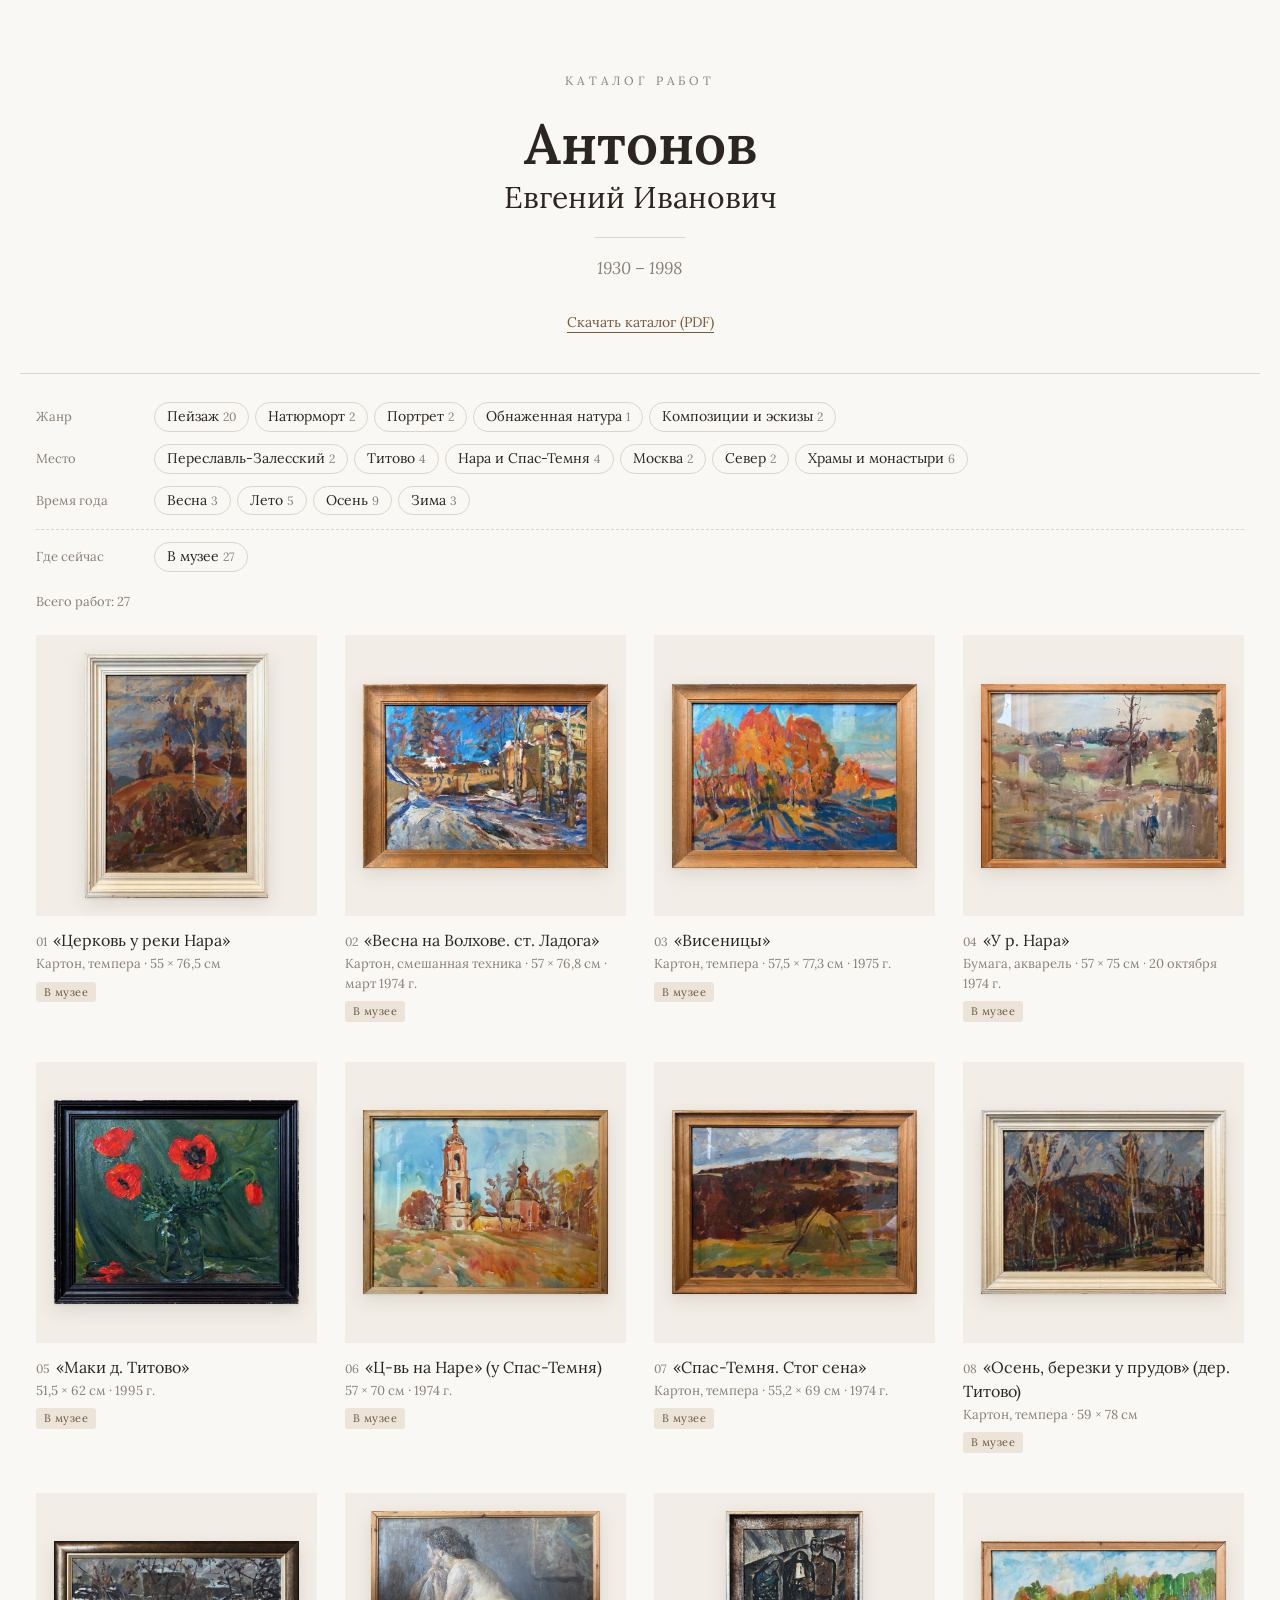
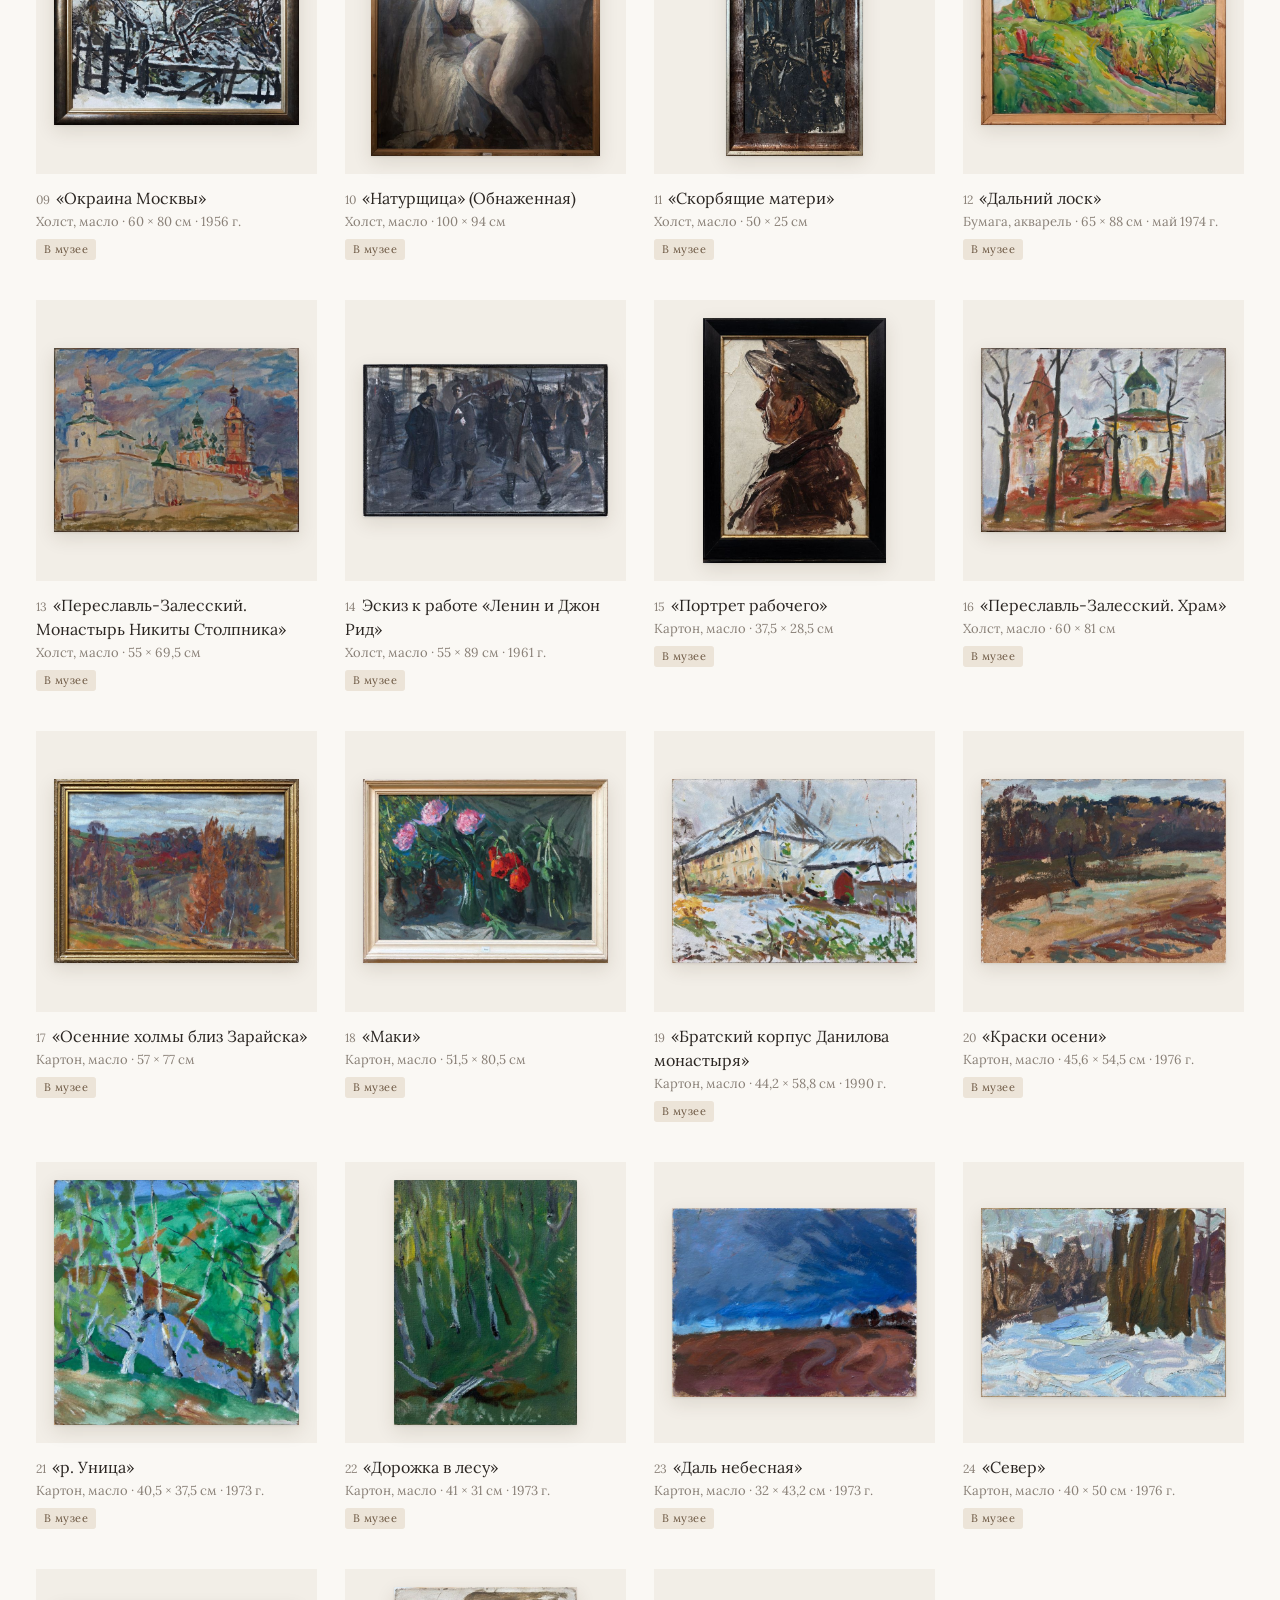
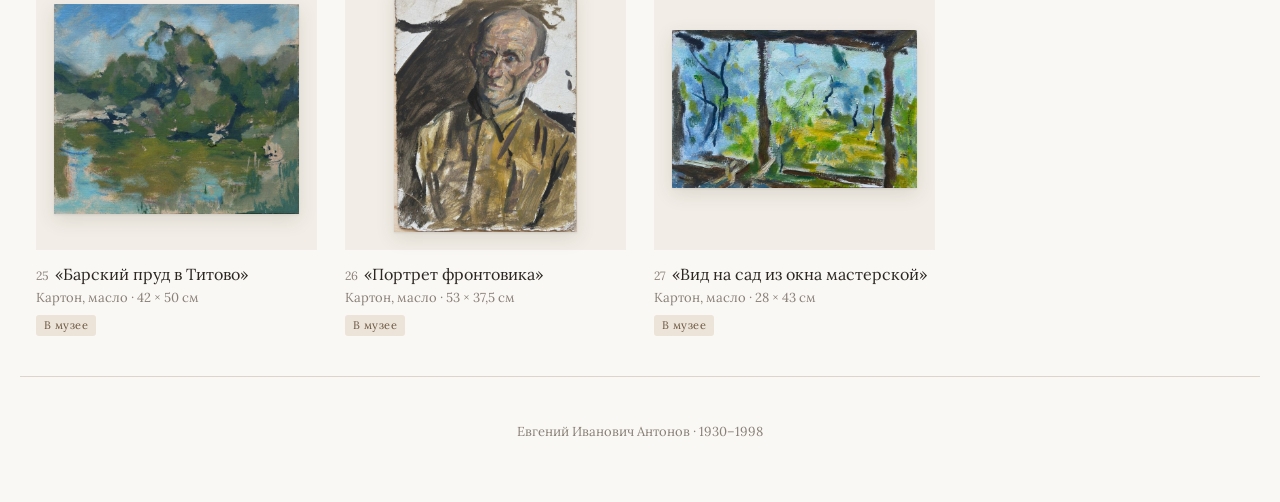
==== index.html @ de825f95 "Онлайн-каталог работ Е. И. Антонова: 27 работ, фильтры, PDF Co-Authored-By: Claude Opus 5.5 <noreply" ====
<!doctype html>
<html lang="ru">
<head>
<meta charset="utf-8">
<meta name="viewport" content="width=device-width, initial-scale=1">
<title>Евгений Иванович Антонов (1930–1998). Каталог работ</title>
<meta name="description" content="Онлайн-каталог работ художника Евгения Ивановича Антонова (1930–1998): пейзажи, натюрморты, портреты.">
<meta property="og:title" content="Евгений Иванович Антонов (1930–1998)">
<meta property="og:description" content="Онлайн-каталог работ художника">
<meta property="og:image" content="img/full/09.jpg">
<link rel="preconnect" href="https://fonts.googleapis.com">
<link rel="preconnect" href="https://fonts.gstatic.com" crossorigin>
<link href="https://fonts.googleapis.com/css2?family=Lora:ital,wght@0,400;0,500;0,600;1,400&display=swap" rel="stylesheet">
<link rel="stylesheet" href="style.css">
</head>
<body>

<header class="masthead">
  <p class="eyebrow">Каталог работ</p>
  <h1><span class="surname">Антонов</span><span class="given">Евгений Иванович</span></h1>
  <p class="years">1930 – 1998</p>
  <nav class="links">
    <a href="catalog/antonov-katalog.pdf" download>Скачать каталог (PDF)</a>
  </nav>
</header>

<section class="filters" aria-label="Фильтры">
  <div id="filter-groups"></div>
  <div class="filter-foot">
    <span id="count" aria-live="polite"></span>
    <button id="reset" type="button" hidden>Сбросить фильтры</button>
  </div>
</section>

<main>
  <ul id="grid" class="grid"></ul>
  <p id="empty" class="empty" hidden>Под эти фильтры работ нет. <button type="button" class="linklike" id="reset2">Сбросить</button></p>
</main>

<footer class="foot">
  <p>Евгений Иванович Антонов · 1930–1998</p>
</footer>

<div id="viewer" class="viewer" hidden role="dialog" aria-modal="true" aria-labelledby="v-title">
  <button class="v-close" type="button" aria-label="Закрыть">×</button>
  <button class="v-nav v-prev" type="button" aria-label="Предыдущая работа">‹</button>
  <button class="v-nav v-next" type="button" aria-label="Следующая работа">›</button>
  <figure class="v-fig">
    <div class="v-img-wrap"><img id="v-img" alt=""></div>
    <figcaption>
      <span class="v-num" id="v-num"></span>
      <h2 id="v-title"></h2>
      <p class="v-meta" id="v-meta"></p>
      <p class="v-status" id="v-status"></p>
    </figcaption>
  </figure>
</div>

<script src="data/works.js"></script>
<script src="app.js"></script>
</body>
</html>
---- style.css ----
:root {
  --paper: #faf8f4;
  --paper-2: #f2eee7;
  --ink: #2b2622;
  --mute: #8a8178;
  --rule: #ddd5ca;
  --accent: #7a5a3a;
  --serif: "Lora", Georgia, "Times New Roman", serif;
}
* { box-sizing: border-box; }
html { -webkit-text-size-adjust: 100%; }
body {
  margin: 0; background: var(--paper); color: var(--ink);
  font-family: var(--serif); font-size: 16px; line-height: 1.5;
}
button { font: inherit; color: inherit; cursor: pointer; }
a { color: inherit; }

/* Masthead */
.masthead { text-align: center; padding: 72px 16px 40px; }
.eyebrow { margin: 0 0 22px; color: var(--mute); font-size: 12px; letter-spacing: .32em; text-transform: uppercase; }
.masthead h1 { margin: 0; font-weight: 400; line-height: 1.15; }
.surname { display: block; font-weight: 600; font-size: clamp(36px, 7vw, 56px); }
.given { display: block; font-size: clamp(22px, 4vw, 30px); margin-top: 4px; }
.years { margin: 22px auto 0; padding-top: 18px; width: 90px; border-top: 1px solid var(--rule); color: var(--mute); font-style: italic; font-size: 17px; }
.links { margin-top: 28px; }
.links a { font-size: 14px; color: var(--accent); text-decoration: none; border-bottom: 1px solid currentColor; padding-bottom: 1px; }

/* Filters */
.filters { max-width: 1240px; margin: 0 auto; padding: 22px 16px 6px; border-top: 1px solid var(--rule); }
.fgroup { display: flex; gap: 14px; align-items: baseline; padding: 6px 0; }
.fgroup-label { flex: 0 0 104px; color: var(--mute); font-size: 13px; }
.chips { display: flex; flex-wrap: wrap; gap: 6px; }
.fgroup.status { margin-top: 8px; padding-top: 12px; border-top: 1px dashed var(--rule); }
.chip {
  border: 1px solid var(--rule); background: transparent; border-radius: 999px;
  padding: 4px 12px; font-size: 14px; line-height: 1.4; transition: background .15s, border-color .15s;
}
.chip:hover { border-color: var(--mute); }
.chip[aria-pressed="true"] { background: var(--ink); border-color: var(--ink); color: var(--paper); }
.chip .c { color: var(--mute); font-size: 12px; margin-left: 4px; }
.chip[aria-pressed="true"] .c { color: #c9c0b4; }
.filter-foot { display: flex; gap: 16px; align-items: center; padding: 14px 0 0; font-size: 13px; color: var(--mute); }
#reset, .linklike { background: none; border: 0; padding: 0; color: var(--accent); text-decoration: underline; text-underline-offset: 3px; font-size: 13px; }

/* Grid */
main { max-width: 1240px; margin: 0 auto; padding: 18px 16px 40px; }
.grid { list-style: none; margin: 0; padding: 0; display: grid; grid-template-columns: repeat(auto-fill, minmax(260px, 1fr)); gap: 40px 28px; }
.card button { display: block; width: 100%; background: none; border: 0; padding: 0; text-align: left; }
.card .frame { aspect-ratio: 1 / 1; background: var(--paper-2); display: flex; align-items: center; justify-content: center; padding: 18px; transition: background .2s; }
.card button:hover .frame, .card button:focus-visible .frame { background: #ebe5db; }
.card img { max-width: 100%; max-height: 100%; width: auto; height: auto; display: block; box-shadow: 0 1px 2px rgba(0,0,0,.08), 0 6px 18px rgba(60,40,20,.12); }
.card .cap { padding-top: 12px; }
.card .num { color: var(--mute); font-size: 12px; margin-right: 6px; }
.card .t { font-size: 16px; }
.card .m { color: var(--mute); font-size: 13px; margin-top: 2px; }
.badge { display: inline-block; margin-top: 8px; font-size: 11px; letter-spacing: .04em; padding: 2px 8px; border-radius: 3px; background: #ece4d8; color: #6b5641; }
.badge.family { background: #e3e9df; color: #4c5f45; }
.badge.private { background: #e6e3ec; color: #575069; }
.empty { text-align: center; color: var(--mute); padding: 40px 0; }

.foot { text-align: center; color: var(--mute); font-size: 13px; padding: 32px 16px 48px; border-top: 1px solid var(--rule); max-width: 1240px; margin: 0 auto; }

/* Viewer */
.viewer { position: fixed; inset: 0; z-index: 10; background: var(--paper); display: flex; align-items: center; justify-content: center; }
.viewer[hidden] { display: none; }
.v-fig { margin: 0; width: 100%; height: 100%; display: flex; flex-direction: column; padding: 56px 72px 24px; }
.v-img-wrap { flex: 1; min-height: 0; display: flex; align-items: center; justify-content: center; }
.v-img-wrap img { max-width: 100%; max-height: 100%; object-fit: contain; box-shadow: 0 2px 4px rgba(0,0,0,.08), 0 12px 40px rgba(60,40,20,.16); }
.v-fig figcaption { text-align: center; padding-top: 20px; }
.v-num { color: var(--mute); font-size: 13px; }
.v-fig h2 { margin: 2px 0 0; font-weight: 500; font-size: 22px; }
.v-meta { margin: 4px 0 0; color: var(--mute); font-size: 15px; }
.v-status { margin: 8px 0 0; }
.v-close { position: absolute; top: 10px; right: 14px; background: none; border: 0; font-size: 36px; line-height: 1; padding: 6px 10px; color: var(--mute); }
.v-nav { position: absolute; top: 50%; transform: translateY(-50%); background: none; border: 0; font-size: 54px; line-height: 1; color: var(--mute); padding: 10px 18px; }
.v-close:hover, .v-nav:hover { color: var(--ink); }
.v-prev { left: 4px; } .v-next { right: 4px; }

@media (max-width: 640px) {
  .masthead { padding: 48px 16px 28px; }
  .fgroup { flex-direction: column; gap: 6px; }
  .fgroup-label { flex: none; }
  .grid { grid-template-columns: repeat(2, minmax(0, 1fr)); gap: 28px 14px; }
  .card .frame { padding: 10px; }
  .card .t { font-size: 14px; line-height: 1.35; }
  .card .m { font-size: 12px; }
  .v-fig { padding: 52px 12px 18px; }
  .v-nav { top: auto; bottom: 10px; transform: none; font-size: 40px; }
  .v-fig h2 { font-size: 18px; }
  .v-fig figcaption { padding: 16px 48px 0; }
}
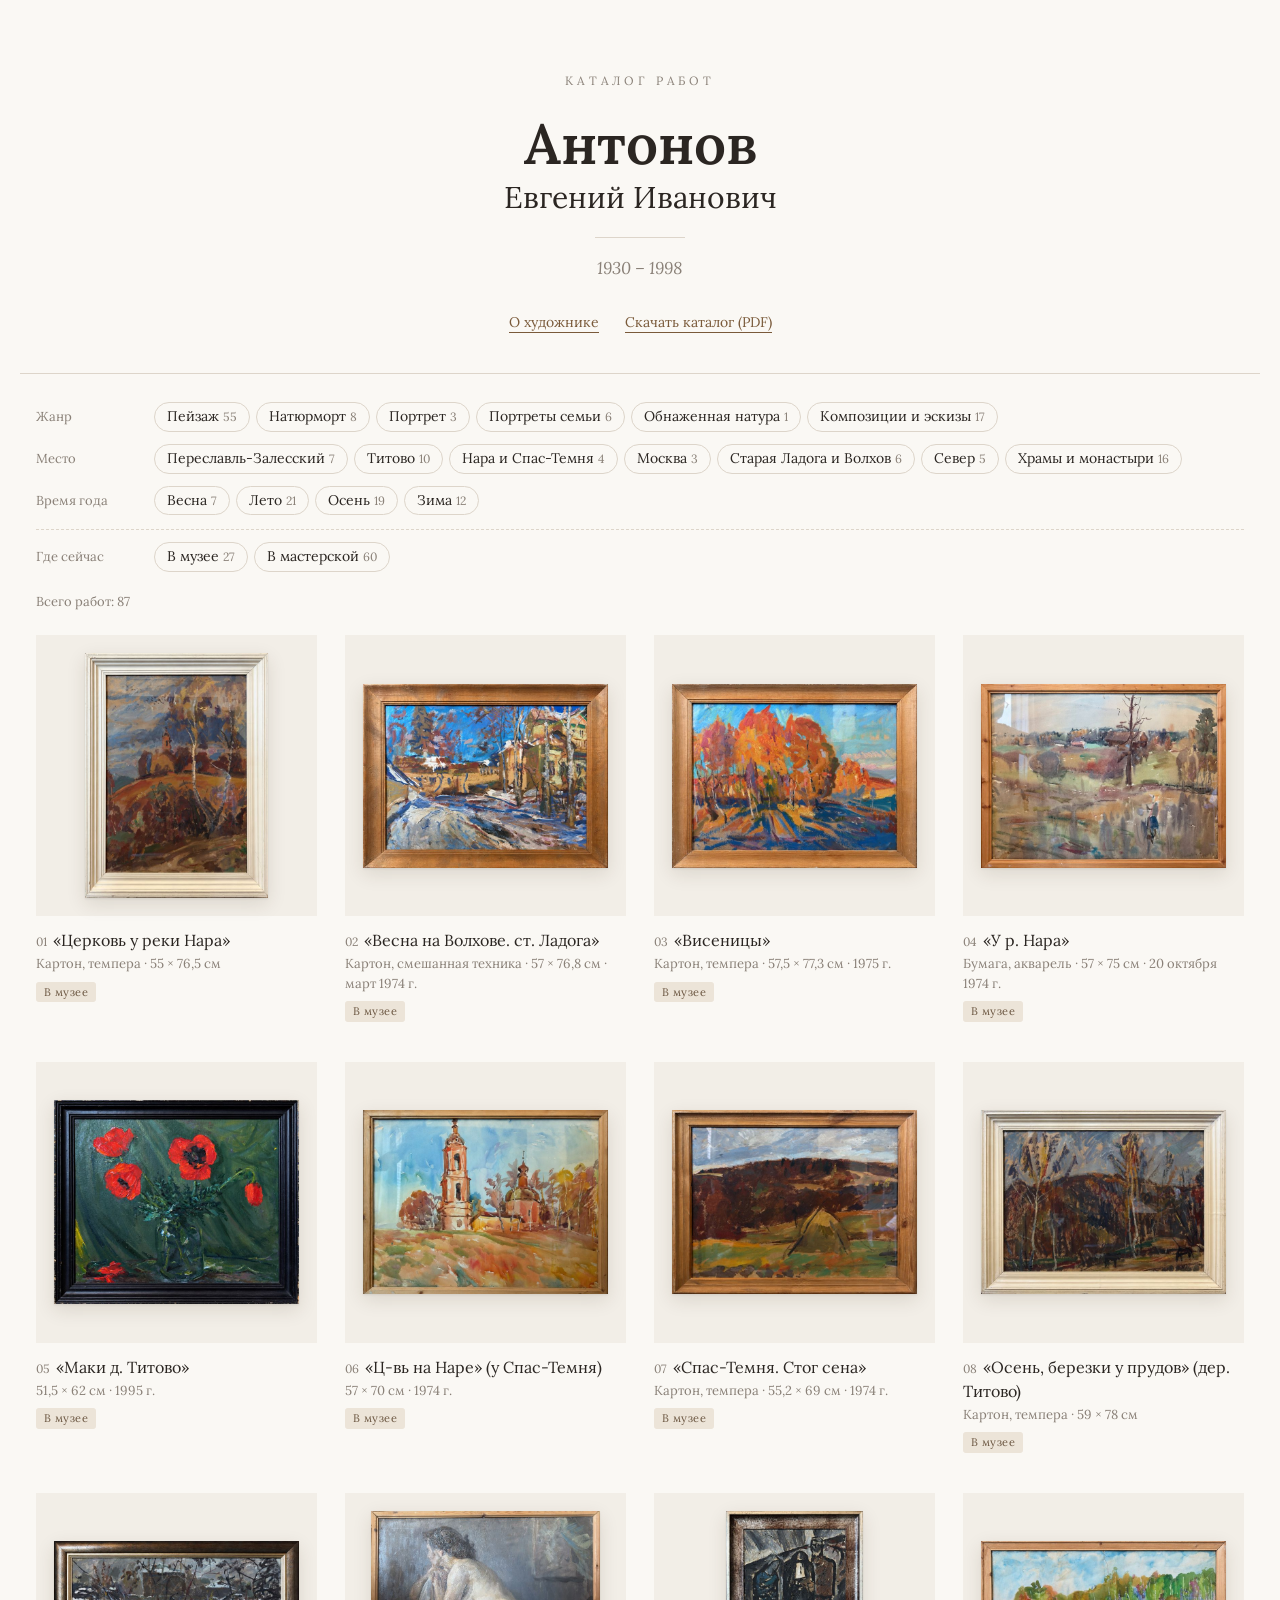
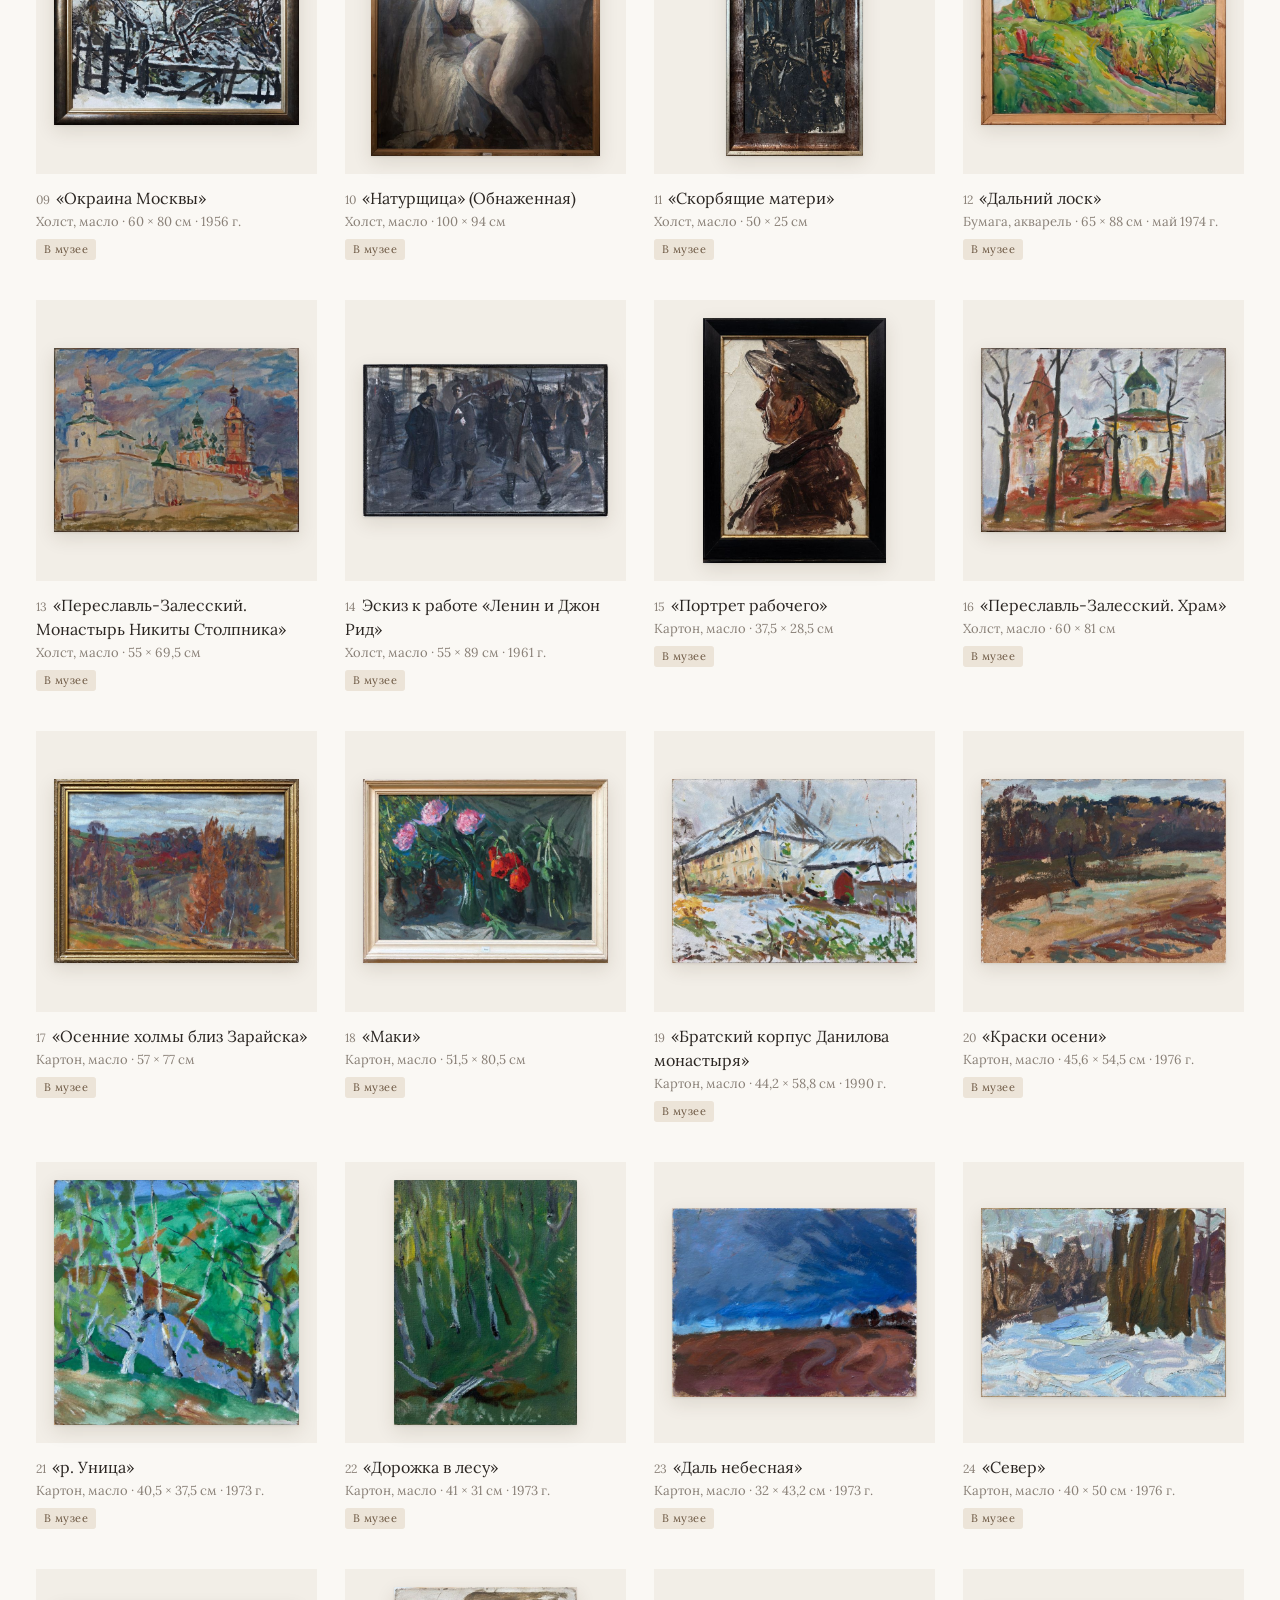
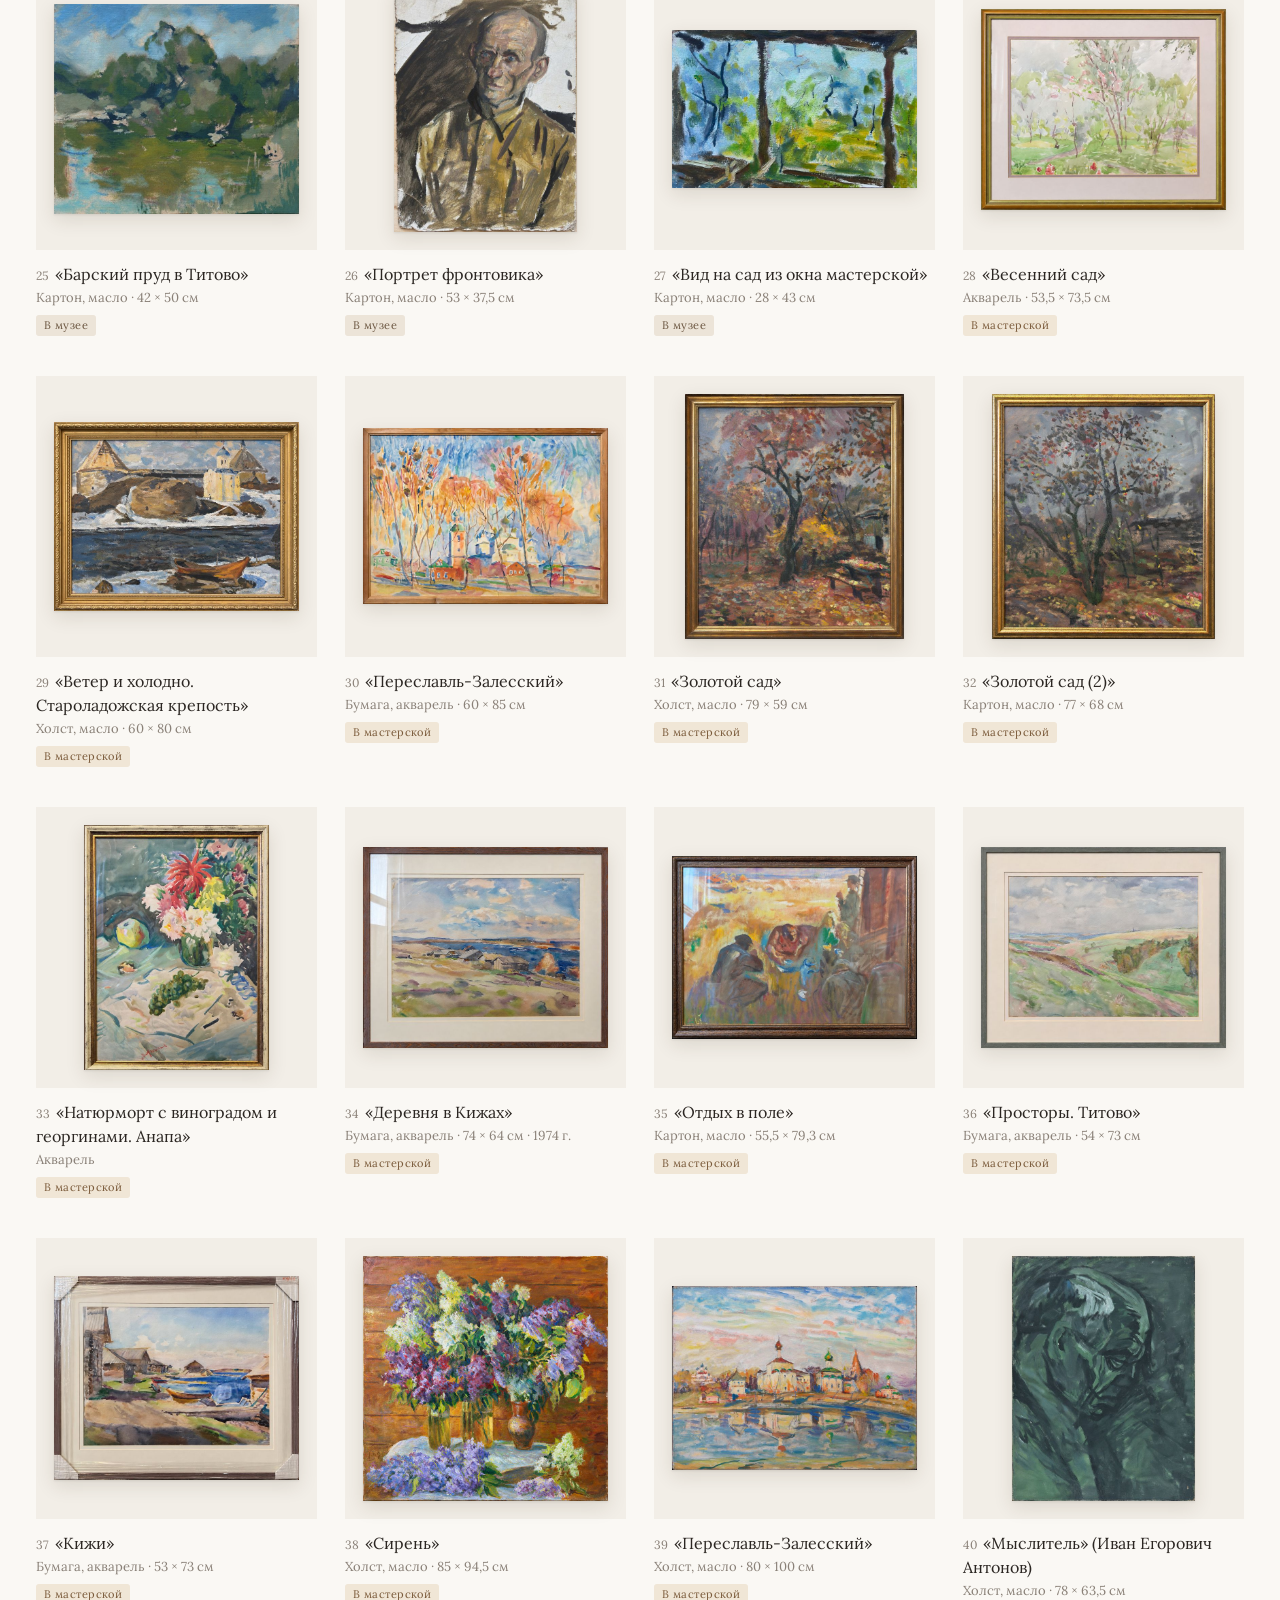
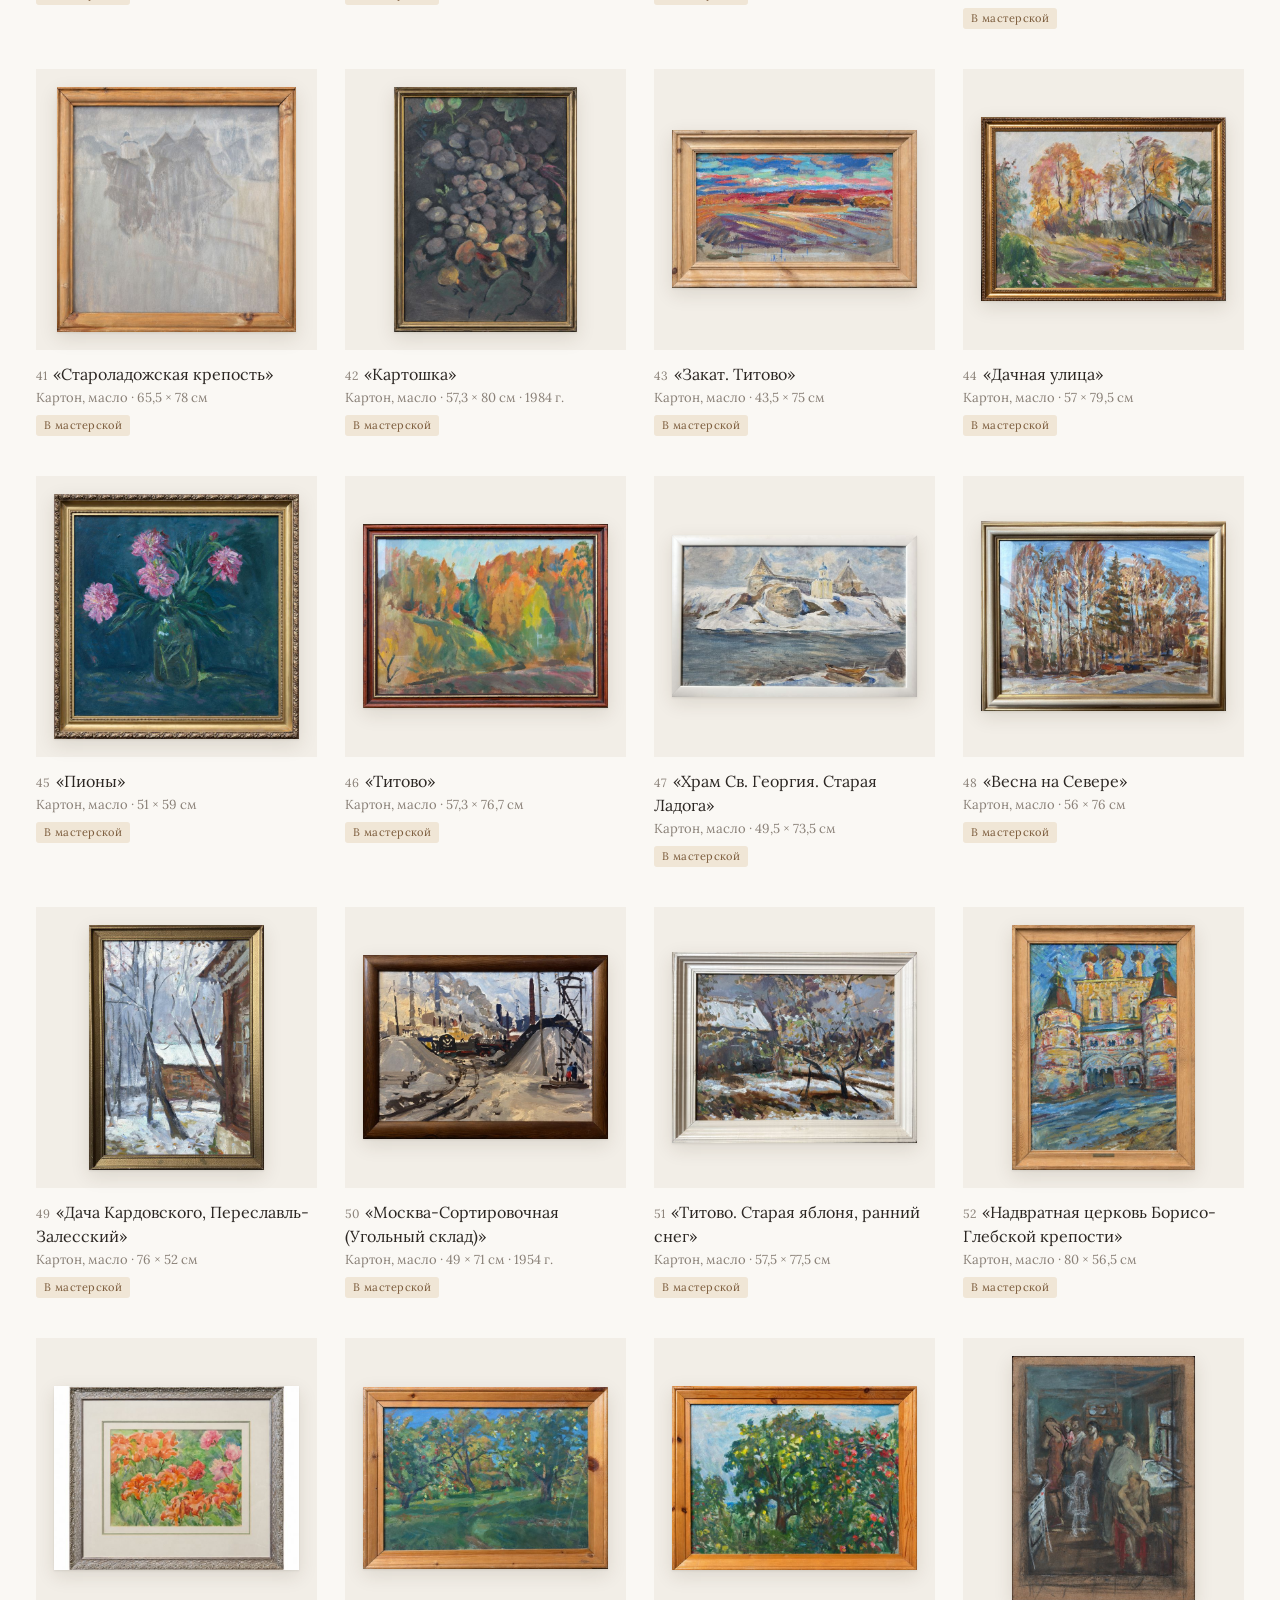
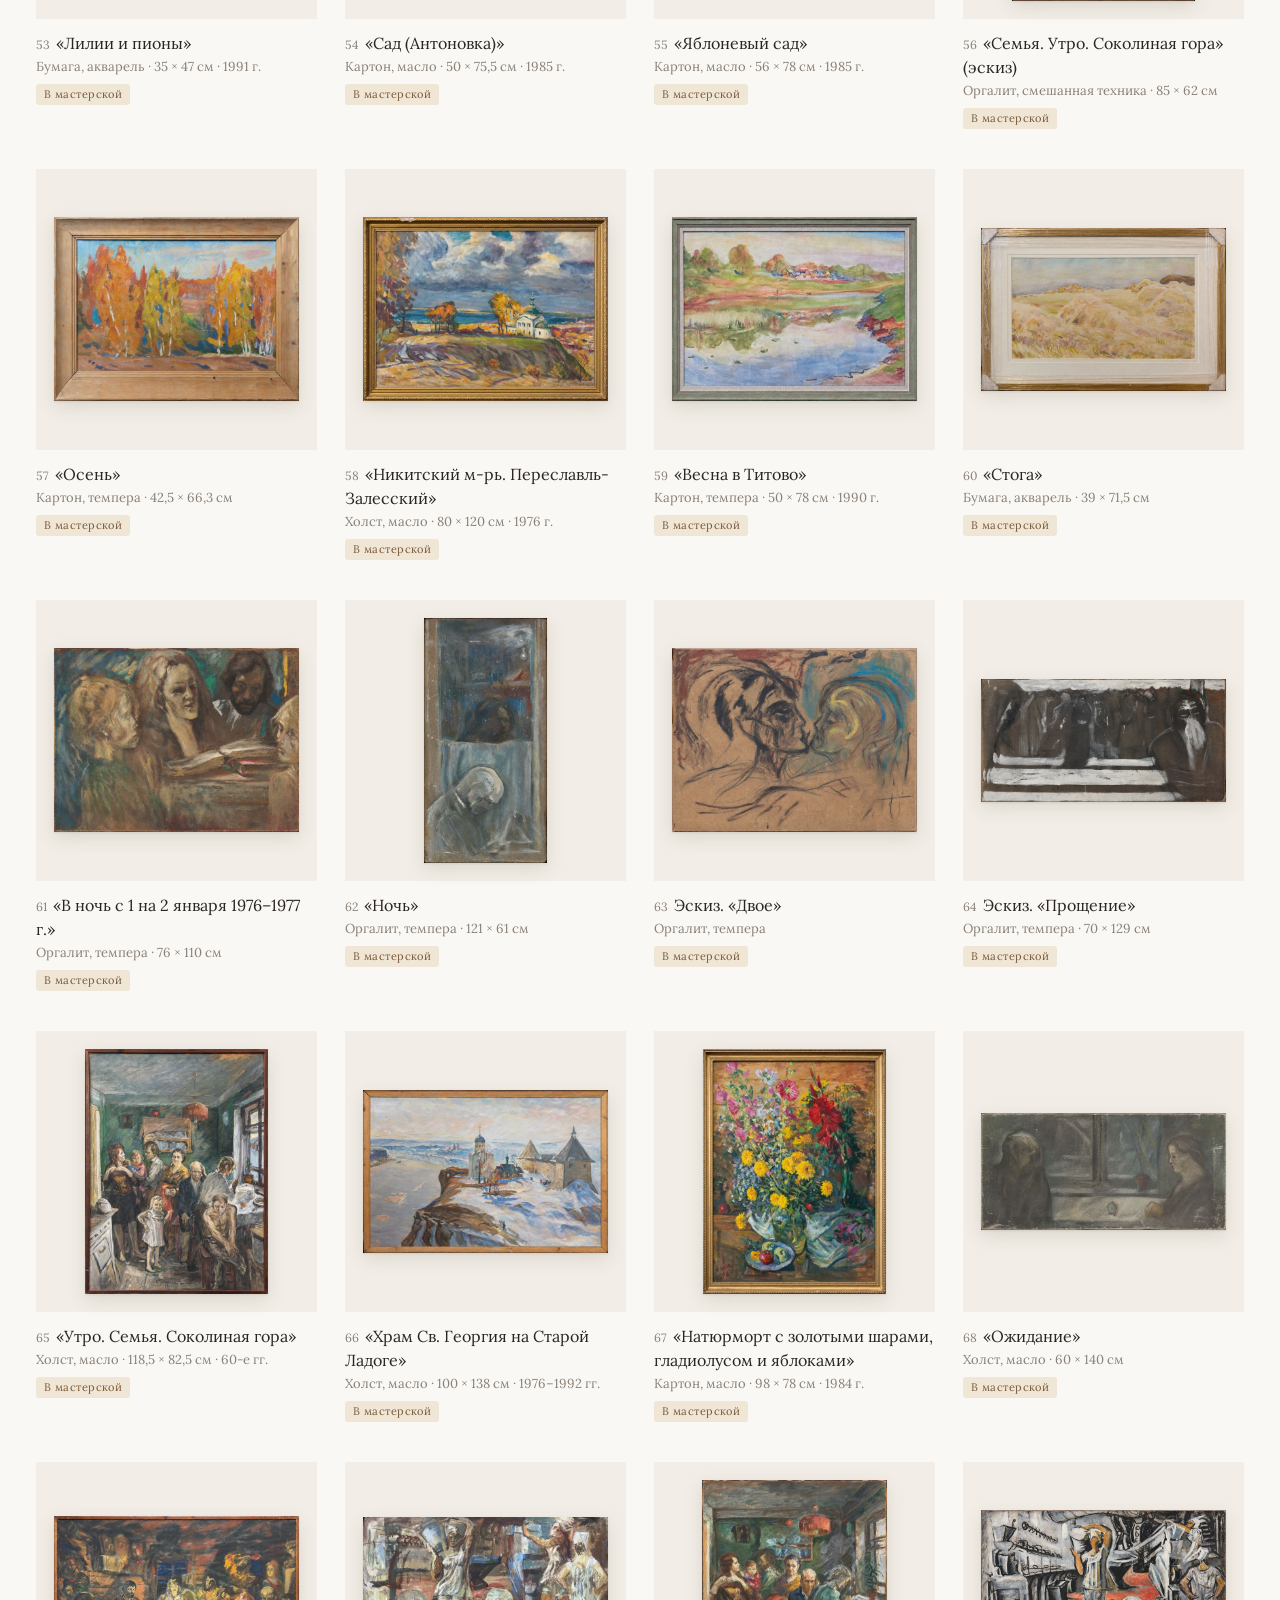
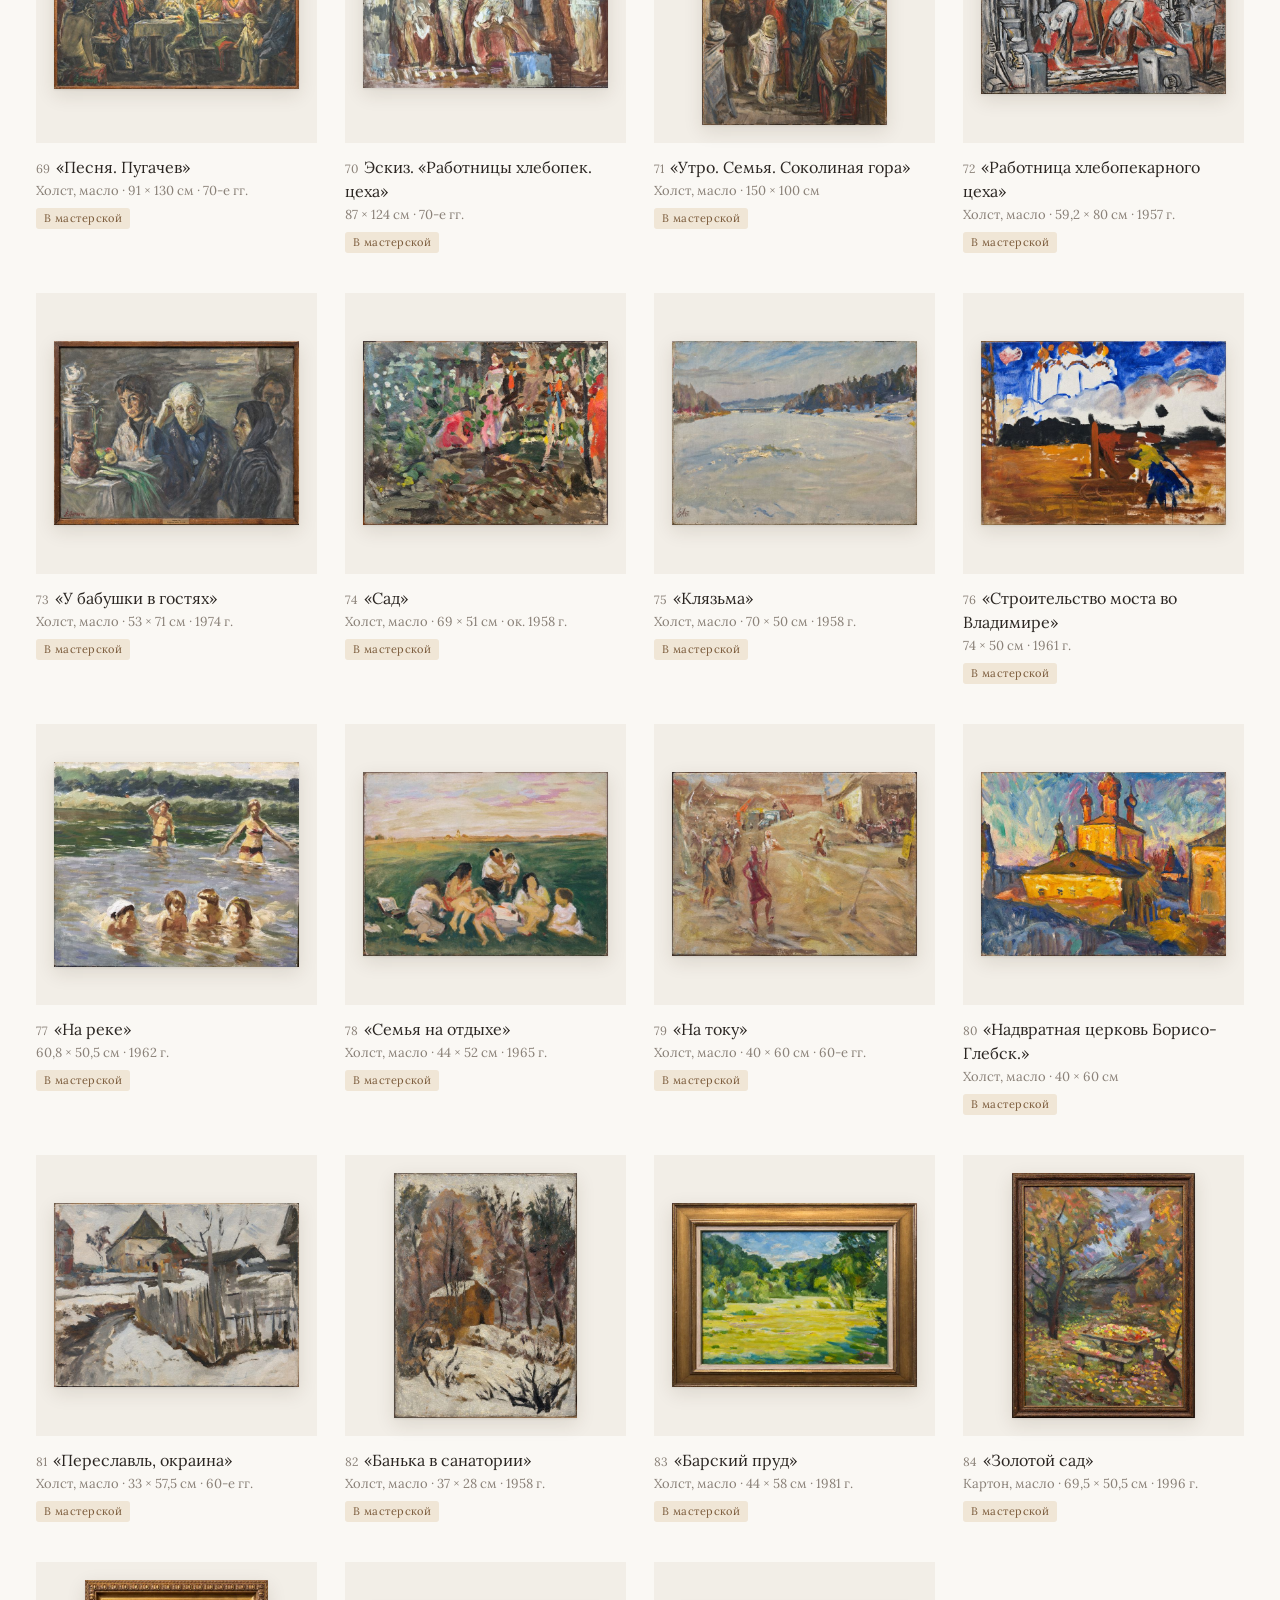
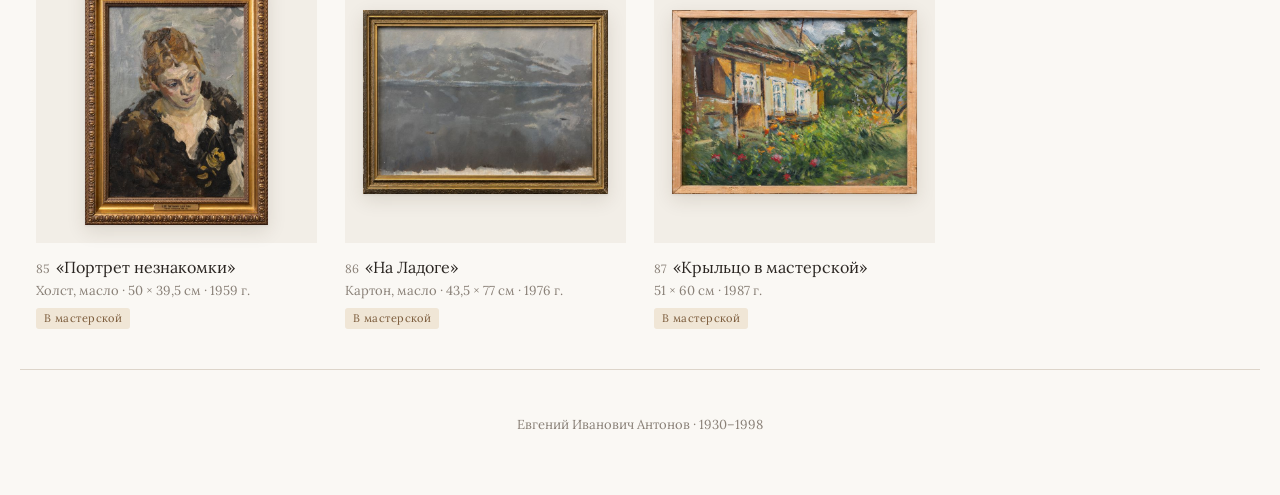
==== commit 1014fc7f: "Страница «О художнике» Co-Authored-By: Claude Opus 5.5 <noreply@anthropic.com> Claude-Session: https" ====
--- a/index.html
+++ b/index.html
@@ -20,6 +20,7 @@
   <h1><span class="surname">Антонов</span><span class="given">Евгений Иванович</span></h1>
   <p class="years">1930 – 1998</p>
   <nav class="links">
+    <a href="about.html">О художнике</a>
     <a href="catalog/antonov-katalog.pdf" download>Скачать каталог (PDF)</a>
   </nav>
 </header>
--- a/style.css
+++ b/style.css
@@ -57,6 +57,7 @@
 .badge { display: inline-block; margin-top: 8px; font-size: 11px; letter-spacing: .04em; padding: 2px 8px; border-radius: 3px; background: #ece4d8; color: #6b5641; }
 .badge.family { background: #e3e9df; color: #4c5f45; }
 .badge.private { background: #e6e3ec; color: #575069; }
+.badge.studio { background: #f0e6d6; color: #7a5a3a; }
 .empty { text-align: center; color: var(--mute); padding: 40px 0; }
 
 .foot { text-align: center; color: var(--mute); font-size: 13px; padding: 32px 16px 48px; border-top: 1px solid var(--rule); max-width: 1240px; margin: 0 auto; }
@@ -90,3 +91,19 @@
   .v-fig h2 { font-size: 18px; }
   .v-fig figcaption { padding: 16px 48px 0; }
 }
+
+/* About page */
+.masthead.small { padding: 48px 16px 28px; }
+.masthead.small .eyebrow a { color: inherit; text-decoration: none; }
+.links a + a { margin-left: 22px; }
+.bio { max-width: 680px; margin: 0 auto; padding: 28px 16px 56px; border-top: 1px solid var(--rule); }
+.bio h2 { font-weight: 500; font-size: 26px; margin: 8px 0 24px; text-align: center; }
+.bio p { font-size: 17.5px; line-height: 1.75; margin: 0 0 1.1em; text-indent: 1.4em; hyphens: auto; -webkit-hyphens: auto; }
+.bio p.back { text-indent: 0; text-align: center; margin-top: 40px; font-size: 15px; }
+.bio a { color: var(--accent); }
+.bio blockquote { margin: 28px 0 32px; padding: 0; text-align: center; font-style: italic; font-size: 24px; line-height: 1.45; color: var(--accent); }
+.bio h3 { font-weight: 500; font-size: 18px; margin: 40px 0 14px; padding-top: 24px; border-top: 1px solid var(--rule); }
+.exh { list-style: none; padding: 0; margin: 0; font-size: 15.5px; }
+.exh li { padding: 5px 0; display: flex; gap: 18px; }
+.exh span { color: var(--mute); flex: 0 0 40px; }
+@media (max-width: 640px) { .bio p { font-size: 16.5px; } .bio blockquote { font-size: 20px; } }
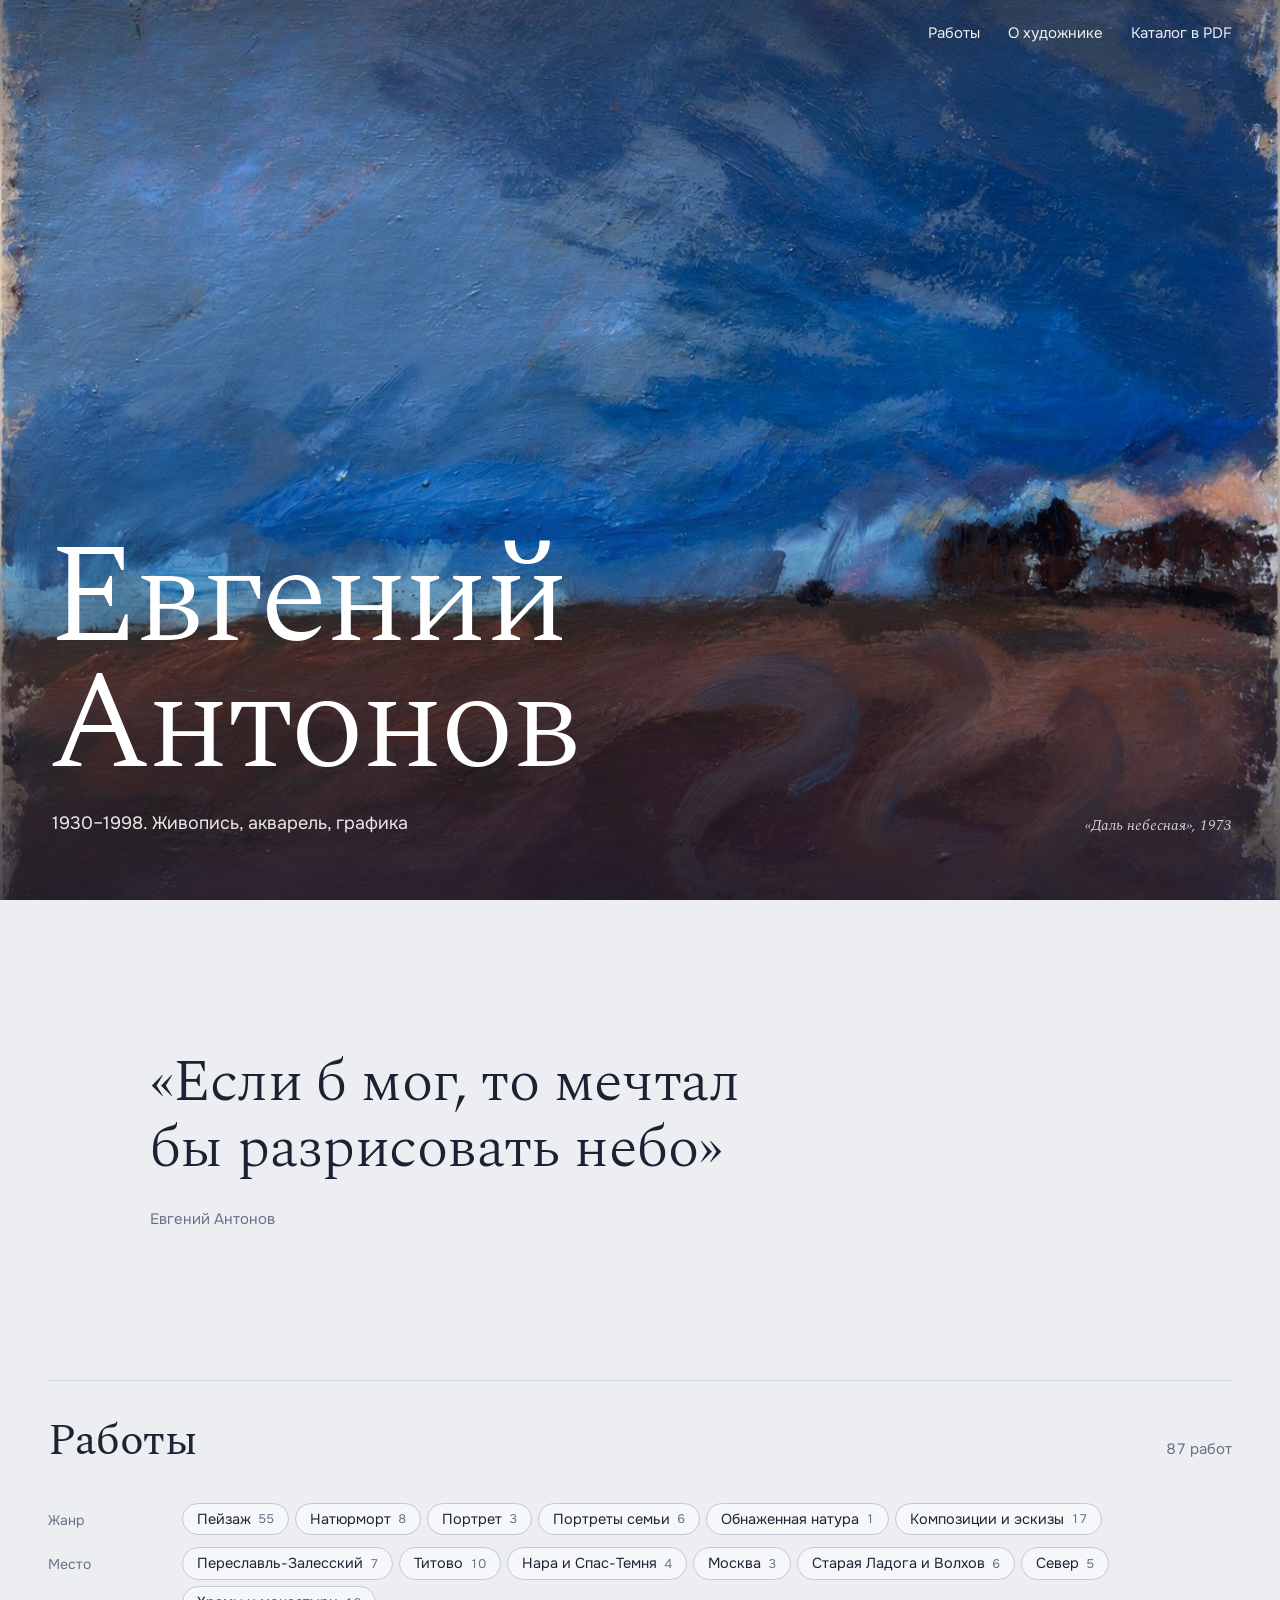
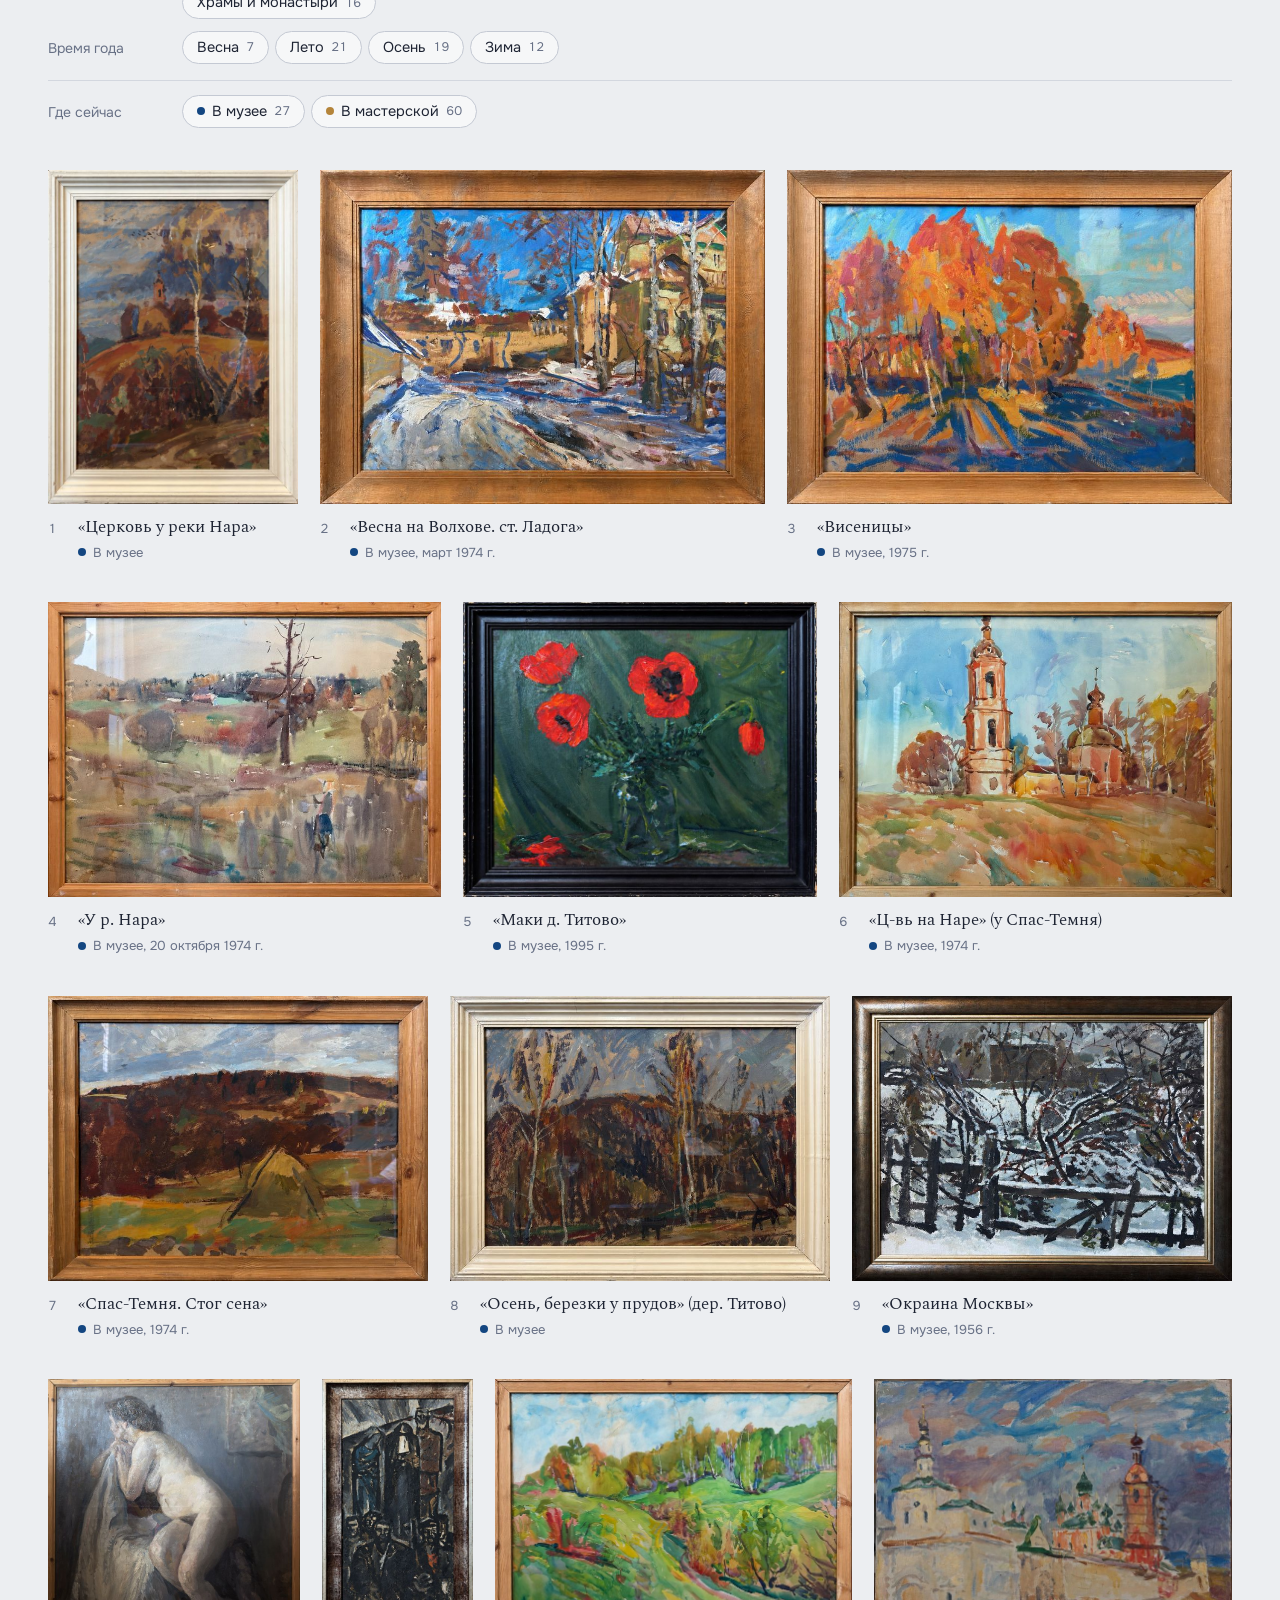
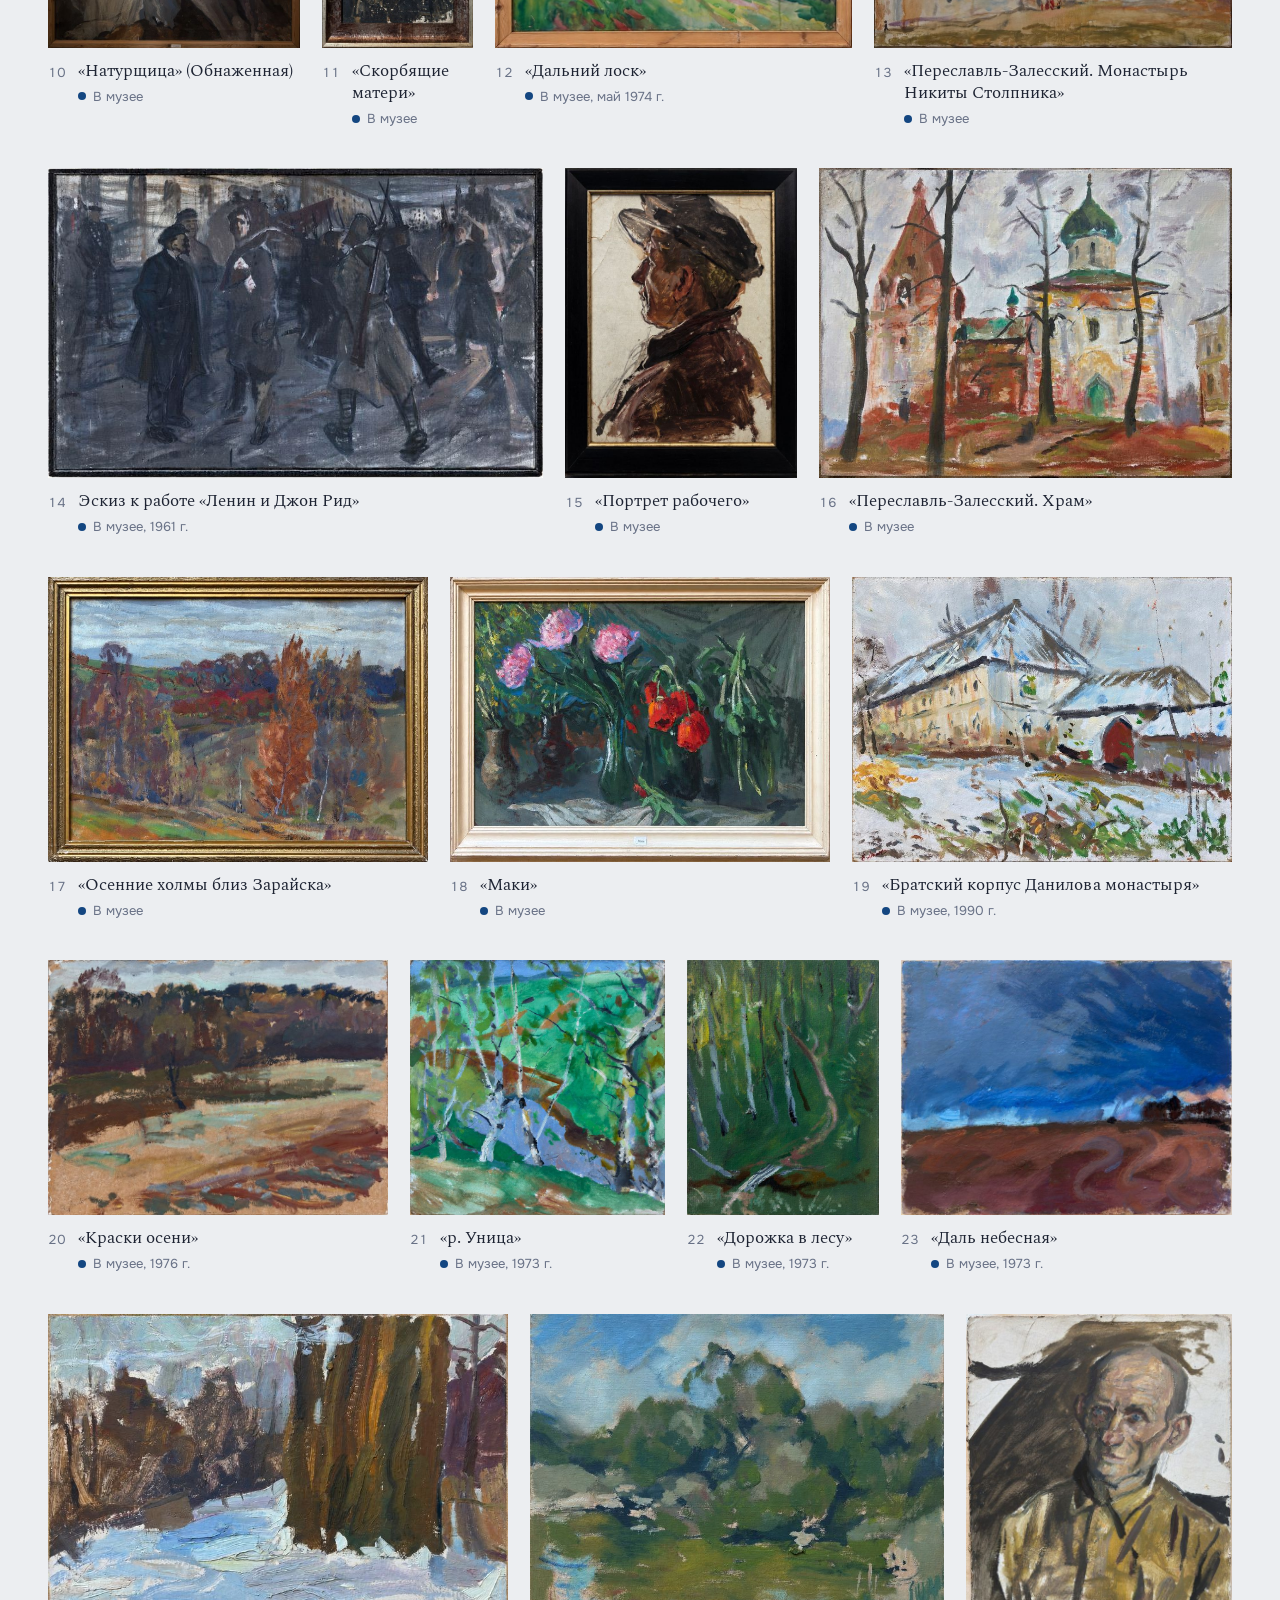
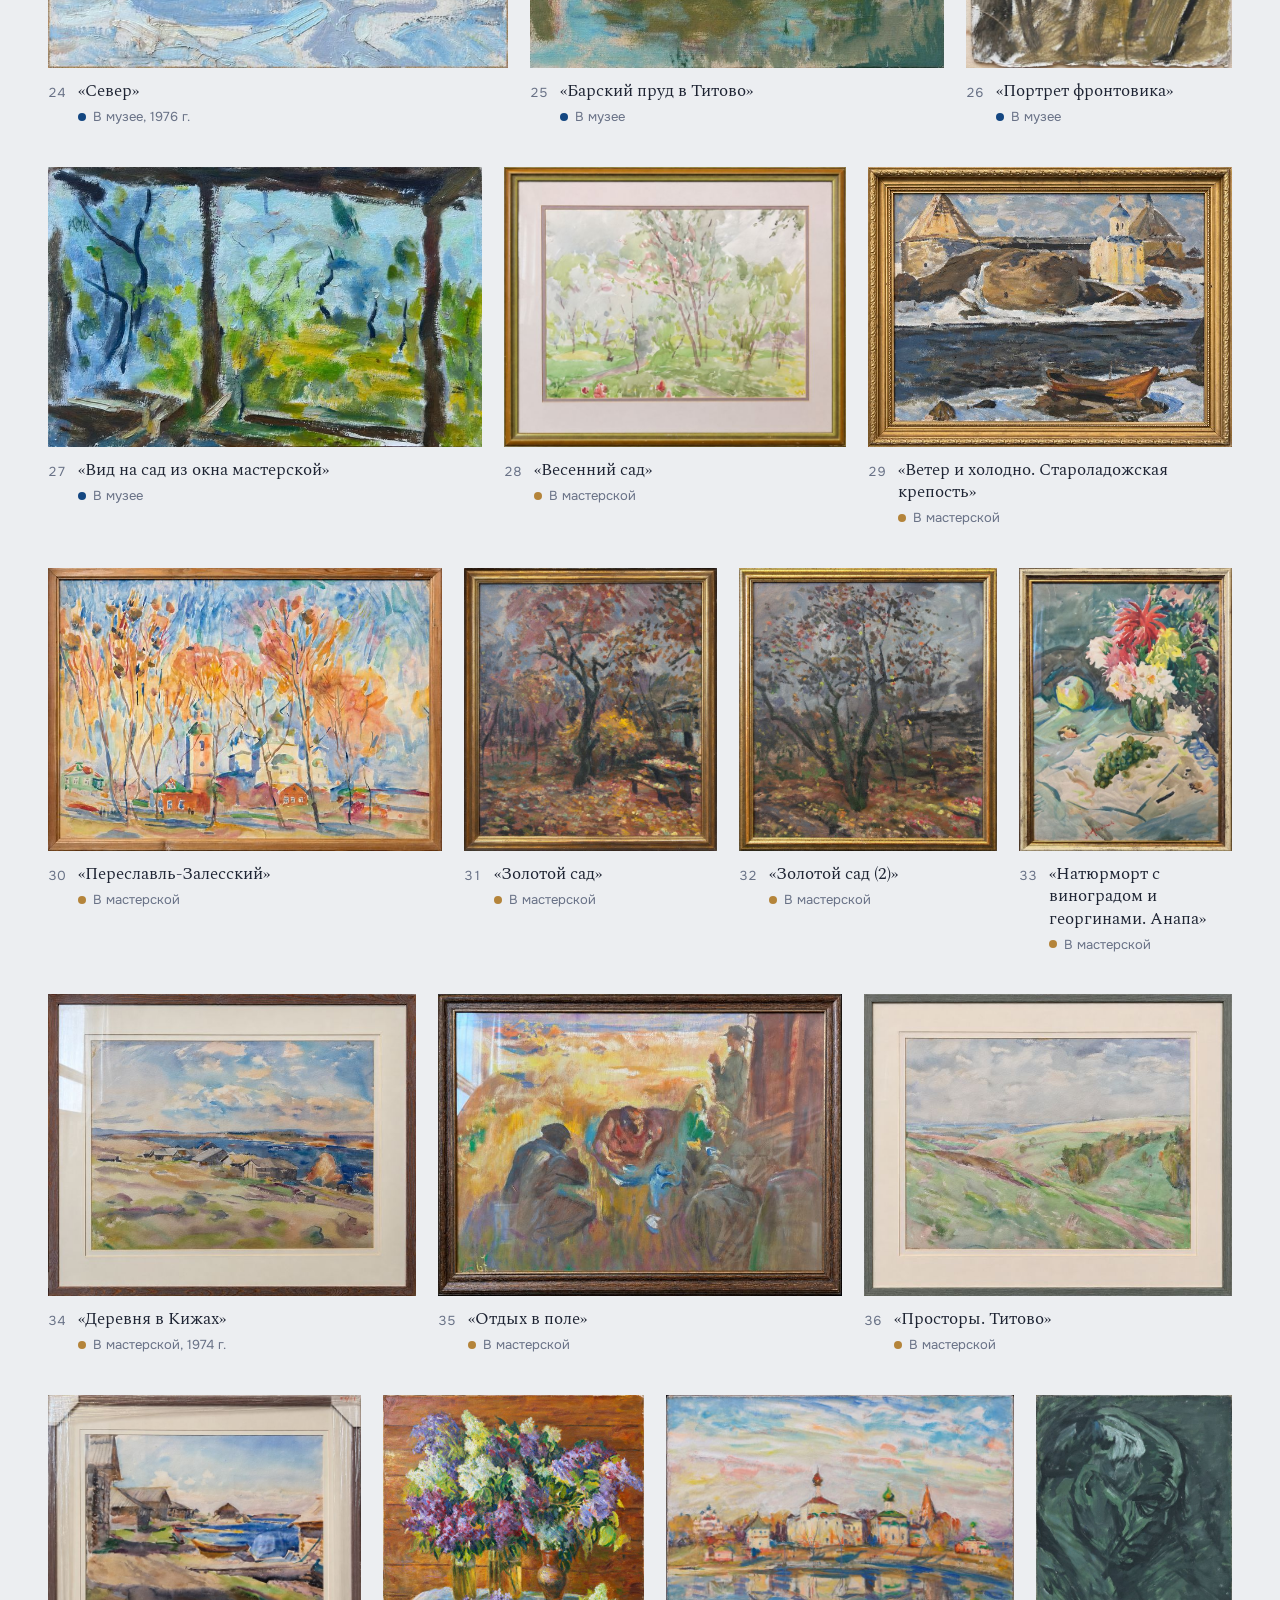
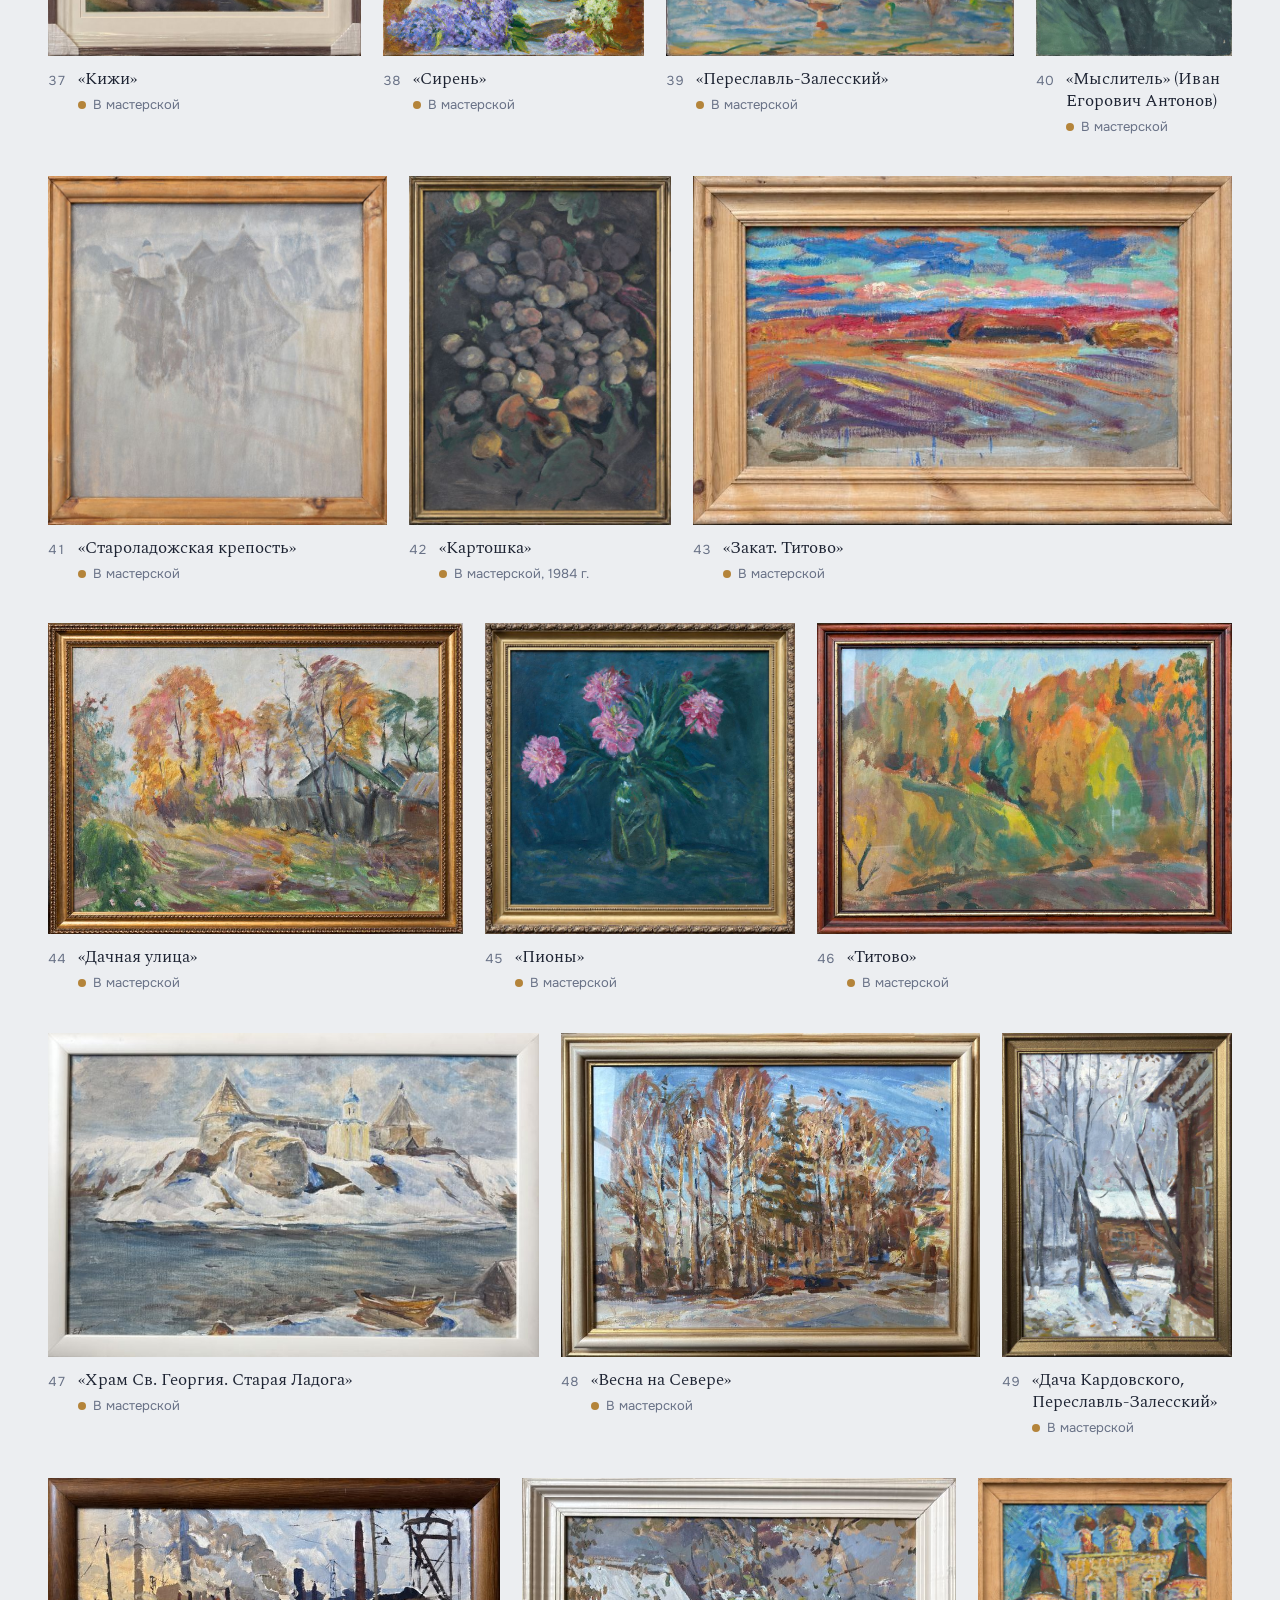
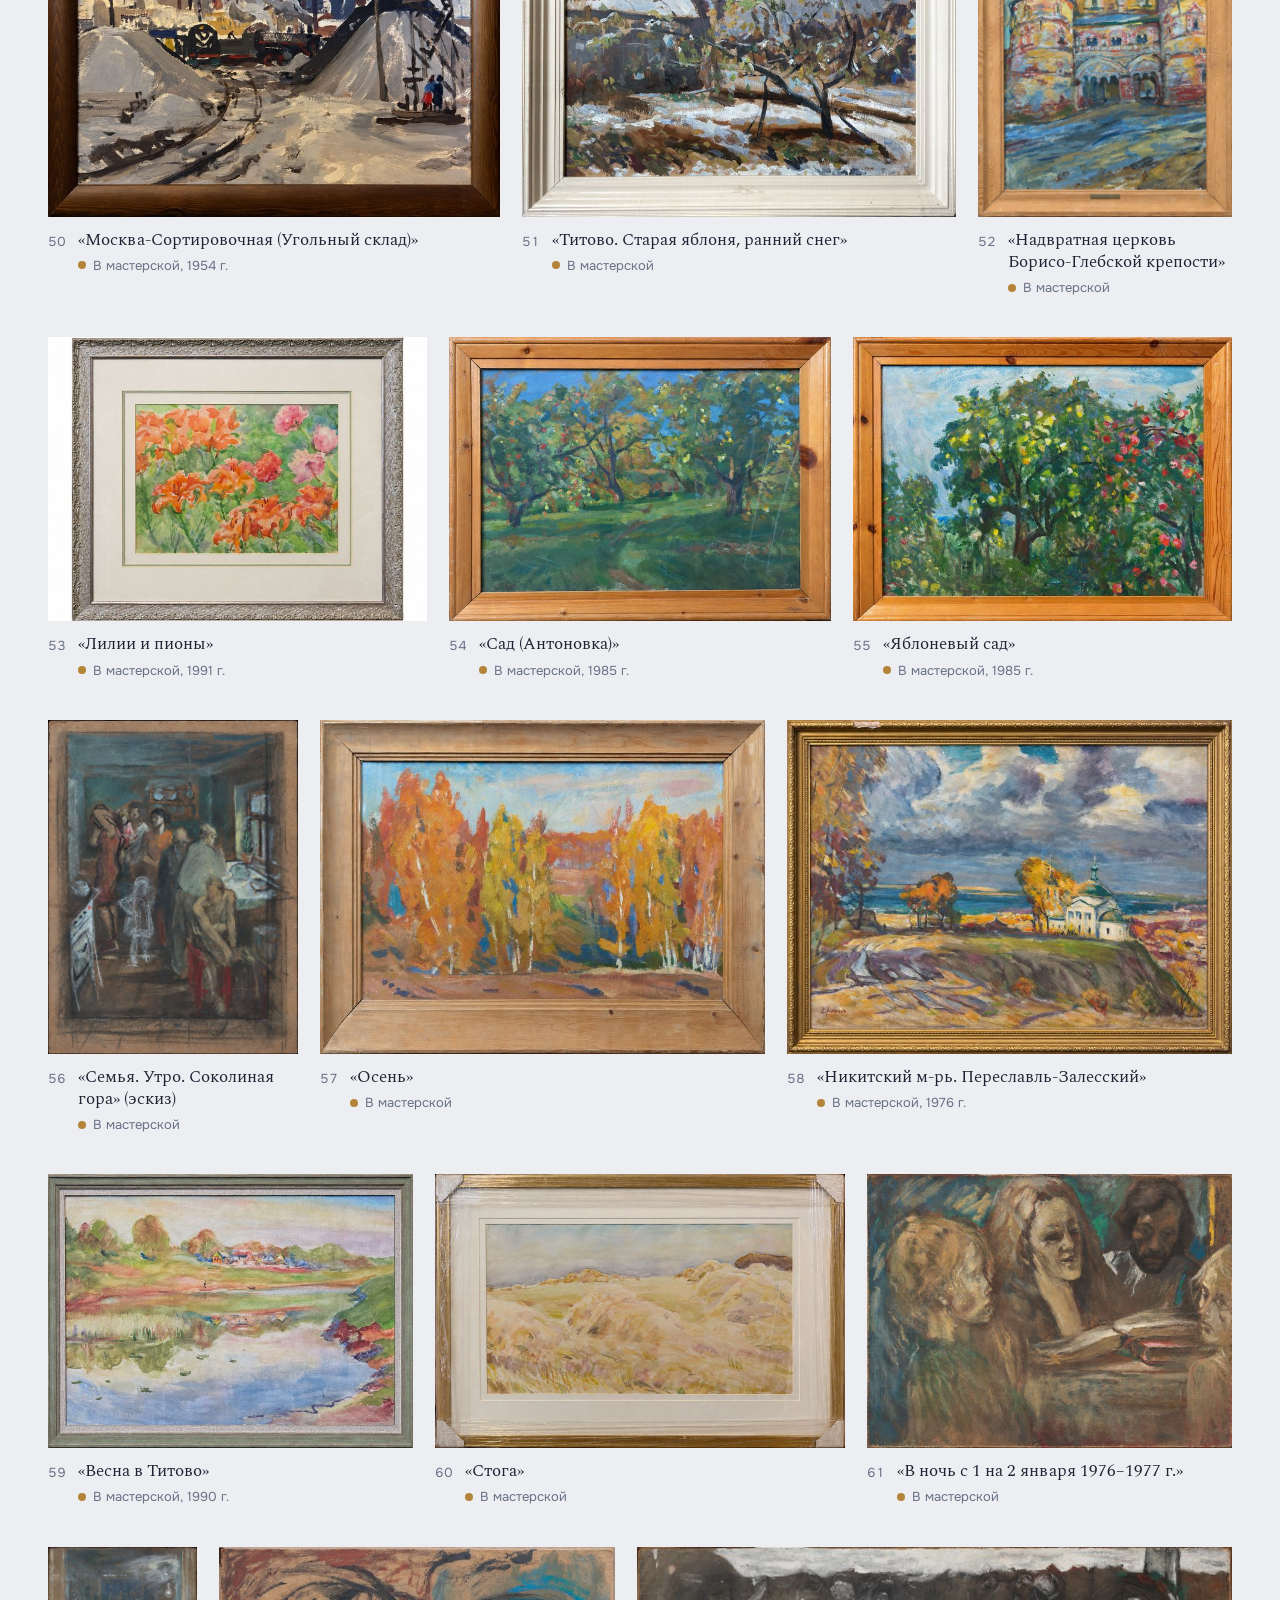
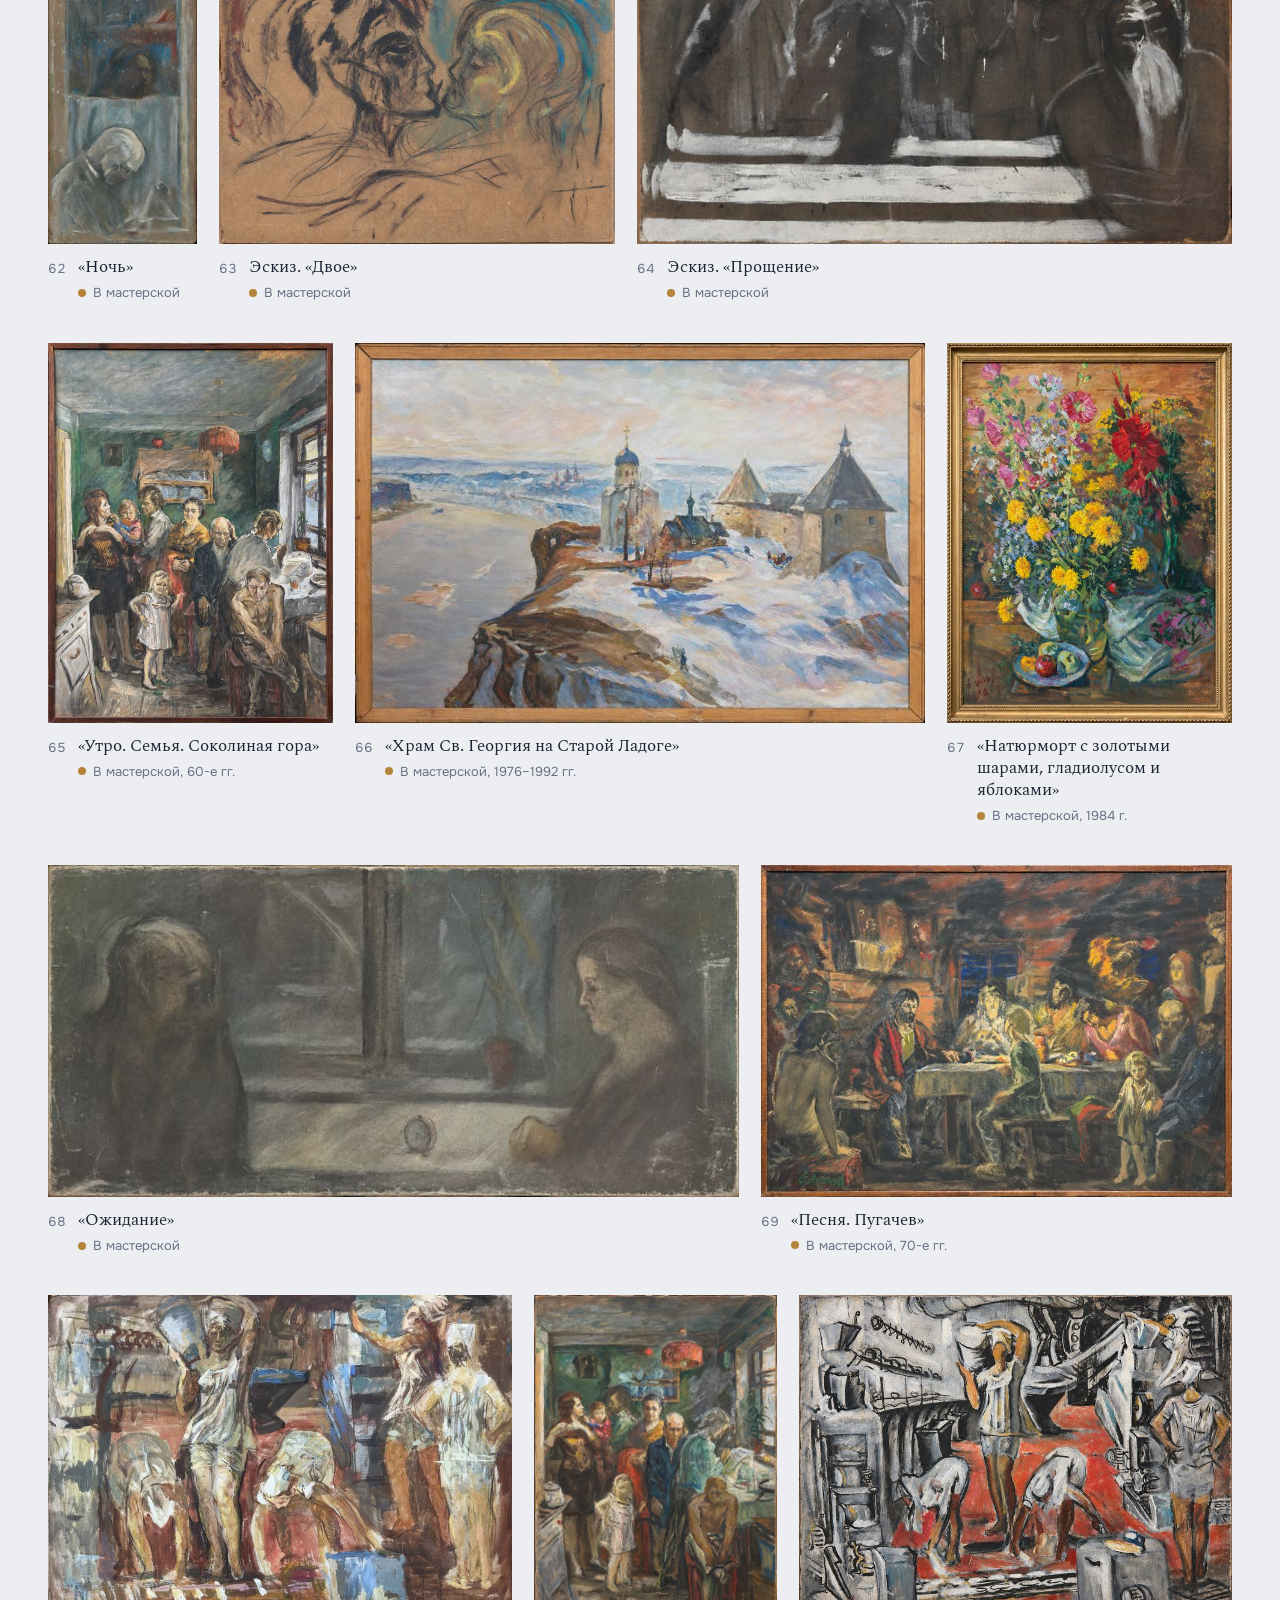
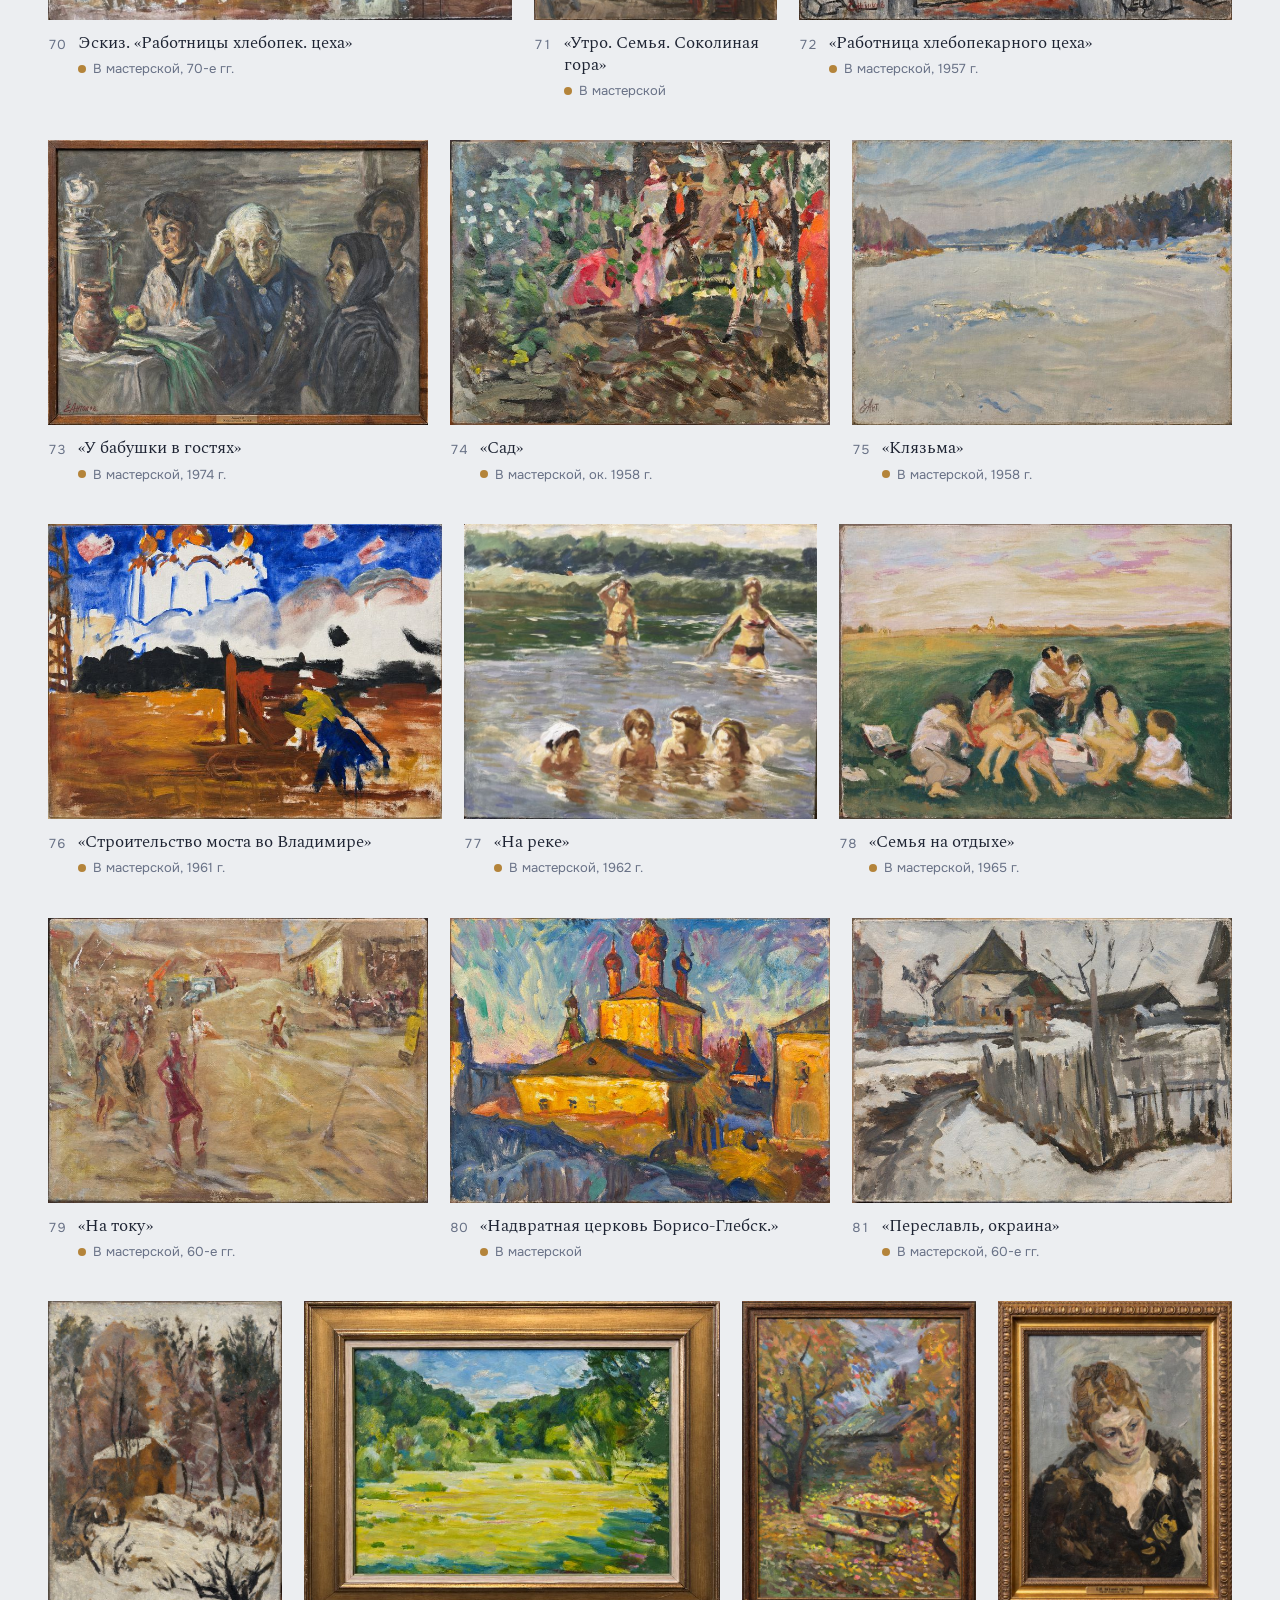
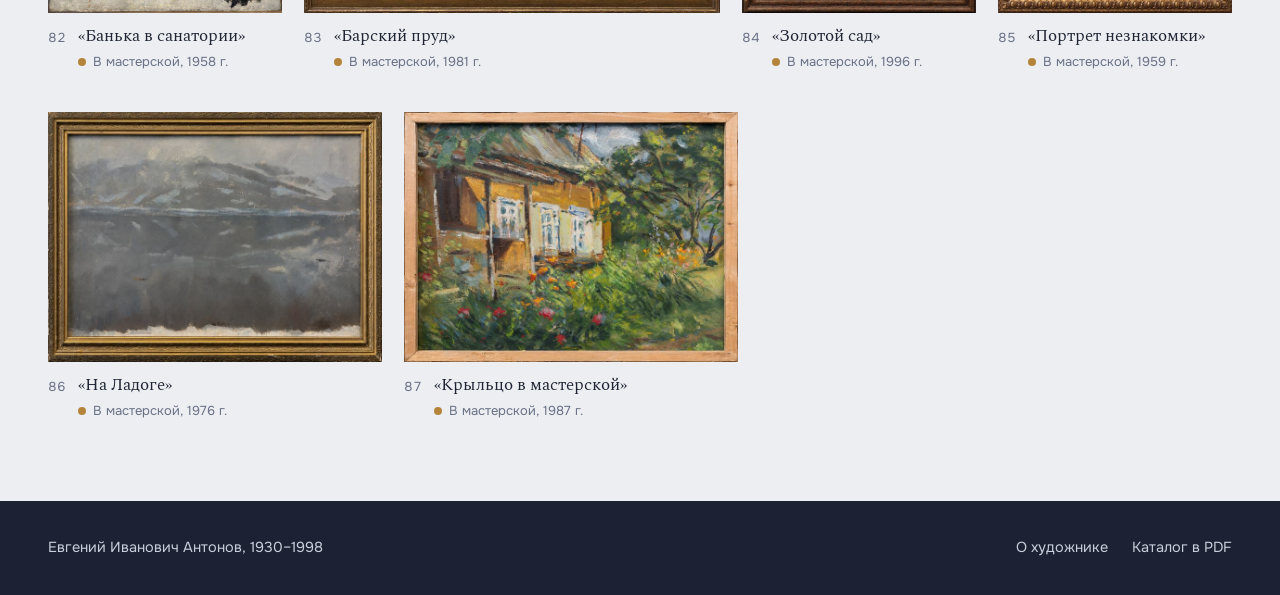
==== commit db0dc385: "Новый дизайн: обложка «Даль небесная», цитата, галерея по пропорциям картин, темный просмотр Co-Auth" ====
--- a/index.html
+++ b/index.html
@@ -2,59 +2,74 @@
 <html lang="ru">
 <head>
 <meta charset="utf-8">
-<meta name="viewport" content="width=device-width, initial-scale=1">
-<title>Евгений Иванович Антонов (1930–1998). Каталог работ</title>
-<meta name="description" content="Онлайн-каталог работ художника Евгения Ивановича Антонова (1930–1998): пейзажи, натюрморты, портреты.">
+<meta name="viewport" content="width=device-width, initial-scale=1, viewport-fit=cover">
+<title>Евгений Антонов (1930–1998). Каталог работ</title>
+<meta name="description" content="Онлайн-каталог работ художника Евгения Ивановича Антонова (1930–1998): пейзажи, натюрморты, портреты, композиции.">
 <meta property="og:title" content="Евгений Иванович Антонов (1930–1998)">
 <meta property="og:description" content="Онлайн-каталог работ художника">
-<meta property="og:image" content="img/full/09.jpg">
+<meta property="og:image" content="img/full/23.jpg">
+<meta name="theme-color" content="#1c2233">
 <link rel="preconnect" href="https://fonts.googleapis.com">
 <link rel="preconnect" href="https://fonts.gstatic.com" crossorigin>
-<link href="https://fonts.googleapis.com/css2?family=Lora:ital,wght@0,400;0,500;0,600;1,400&display=swap" rel="stylesheet">
+<link href="https://fonts.googleapis.com/css2?family=Onest:wght@400;500;600&family=Spectral:ital,wght@0,300;0,400;1,300&display=swap" rel="stylesheet">
 <link rel="stylesheet" href="style.css">
 </head>
 <body>
 
-<header class="masthead">
-  <p class="eyebrow">Каталог работ</p>
-  <h1><span class="surname">Антонов</span><span class="given">Евгений Иванович</span></h1>
-  <p class="years">1930 – 1998</p>
-  <nav class="links">
+<header class="hero">
+  <img class="hero-img" src="img/full/23.jpg" alt="Евгений Антонов. «Даль небесная», 1973">
+  <nav class="topnav" aria-label="Разделы">
+    <a href="#works">Работы</a>
     <a href="about.html">О художнике</a>
-    <a href="catalog/antonov-katalog.pdf" download>Скачать каталог (PDF)</a>
+    <a href="catalog/antonov-katalog.pdf" download>Каталог в PDF</a>
   </nav>
+  <div class="hero-text">
+    <h1>Евгений<br>Антонов</h1>
+    <p class="hero-sub">1930–1998. Живопись, акварель, графика</p>
+  </div>
+  <p class="hero-credit">«Даль небесная», 1973</p>
 </header>
 
-<section class="filters" aria-label="Фильтры">
-  <div id="filter-groups"></div>
-  <div class="filter-foot">
-    <span id="count" aria-live="polite"></span>
-    <button id="reset" type="button" hidden>Сбросить фильтры</button>
-  </div>
+<section class="quote" aria-label="Цитата">
+  <blockquote>
+    <p>«Если б мог, то мечтал бы разрисовать небо»</p>
+    <footer>Евгений Антонов</footer>
+  </blockquote>
 </section>
 
-<main>
+<main id="works" class="works">
+  <div class="works-head">
+    <h2>Работы</h2>
+    <p id="count" aria-live="polite"></p>
+  </div>
+
+  <section class="filters" aria-label="Фильтры">
+    <div id="filter-groups"></div>
+    <button id="reset" class="reset" type="button" hidden>Сбросить фильтры</button>
+  </section>
+
   <ul id="grid" class="grid"></ul>
-  <p id="empty" class="empty" hidden>Под эти фильтры работ нет. <button type="button" class="linklike" id="reset2">Сбросить</button></p>
+  <p id="empty" class="empty" hidden>Под эти фильтры работ нет. <button type="button" class="reset" id="reset2">Сбросить фильтры</button></p>
 </main>
 
-<footer class="foot">
-  <p>Евгений Иванович Антонов · 1930–1998</p>
+<footer class="site-foot">
+  <p>Евгений Иванович Антонов, 1930–1998</p>
+  <p><a href="about.html">О художнике</a><a href="catalog/antonov-katalog.pdf" download>Каталог в PDF</a></p>
 </footer>
 
 <div id="viewer" class="viewer" hidden role="dialog" aria-modal="true" aria-labelledby="v-title">
-  <button class="v-close" type="button" aria-label="Закрыть">×</button>
-  <button class="v-nav v-prev" type="button" aria-label="Предыдущая работа">‹</button>
-  <button class="v-nav v-next" type="button" aria-label="Следующая работа">›</button>
-  <figure class="v-fig">
-    <div class="v-img-wrap"><img id="v-img" alt=""></div>
-    <figcaption>
-      <span class="v-num" id="v-num"></span>
-      <h2 id="v-title"></h2>
-      <p class="v-meta" id="v-meta"></p>
-      <p class="v-status" id="v-status"></p>
-    </figcaption>
-  </figure>
+  <div class="v-stage">
+    <img id="v-img" alt="">
+    <button class="v-nav v-prev" type="button" aria-label="Предыдущая работа"><svg viewBox="0 0 24 48" aria-hidden="true"><path d="M20 4 4 24l16 20"/></svg></button>
+    <button class="v-nav v-next" type="button" aria-label="Следующая работа"><svg viewBox="0 0 24 48" aria-hidden="true"><path d="M4 4l16 20L4 44"/></svg></button>
+  </div>
+  <aside class="v-info">
+    <button class="v-close" type="button">Закрыть</button>
+    <p class="v-num" id="v-num"></p>
+    <h2 id="v-title"></h2>
+    <dl class="v-meta" id="v-meta"></dl>
+    <p class="v-pos" id="v-pos"></p>
+  </aside>
 </div>
 
 <script src="data/works.js"></script>
--- a/style.css
+++ b/style.css
@@ -1,109 +1,162 @@
 :root {
-  --paper: #faf8f4;
-  --paper-2: #f2eee7;
-  --ink: #2b2622;
-  --mute: #8a8178;
-  --rule: #ddd5ca;
-  --accent: #7a5a3a;
-  --serif: "Lora", Georgia, "Times New Roman", serif;
+  --night: #1c2233;      /* грозовое небо */
+  --night-2: #262e43;
+  --wall: #eceef1;       /* стена галереи в пасмурный день */
+  --paper: #f6f7f8;
+  --ink: #1e2433;
+  --mute: #687186;
+  --rule: #d3d7df;
+  --sky: #134681;        /* ультрамарин из «Дали небесной» */
+  --st-museum: #134681;
+  --st-studio: #b4843a;
+  --st-family: #5b7a57;
+  --st-private: #6e6489;
+  --serif: "Spectral", Georgia, serif;
+  --sans: "Onest", system-ui, -apple-system, "Segoe UI", sans-serif;
 }
 * { box-sizing: border-box; }
-html { -webkit-text-size-adjust: 100%; }
-body {
-  margin: 0; background: var(--paper); color: var(--ink);
-  font-family: var(--serif); font-size: 16px; line-height: 1.5;
-}
+html { -webkit-text-size-adjust: 100%; scroll-behavior: smooth; }
+body { margin: 0; background: var(--wall); color: var(--ink); font-family: var(--sans); font-size: 16px; line-height: 1.5; }
 button { font: inherit; color: inherit; cursor: pointer; }
 a { color: inherit; }
+:focus-visible { outline: 2px solid var(--sky); outline-offset: 3px; }
+img { display: block; }
 
-/* Masthead */
-.masthead { text-align: center; padding: 72px 16px 40px; }
-.eyebrow { margin: 0 0 22px; color: var(--mute); font-size: 12px; letter-spacing: .32em; text-transform: uppercase; }
-.masthead h1 { margin: 0; font-weight: 400; line-height: 1.15; }
-.surname { display: block; font-weight: 600; font-size: clamp(36px, 7vw, 56px); }
-.given { display: block; font-size: clamp(22px, 4vw, 30px); margin-top: 4px; }
-.years { margin: 22px auto 0; padding-top: 18px; width: 90px; border-top: 1px solid var(--rule); color: var(--mute); font-style: italic; font-size: 17px; }
-.links { margin-top: 28px; }
-.links a { font-size: 14px; color: var(--accent); text-decoration: none; border-bottom: 1px solid currentColor; padding-bottom: 1px; }
-
-/* Filters */
-.filters { max-width: 1240px; margin: 0 auto; padding: 22px 16px 6px; border-top: 1px solid var(--rule); }
-.fgroup { display: flex; gap: 14px; align-items: baseline; padding: 6px 0; }
-.fgroup-label { flex: 0 0 104px; color: var(--mute); font-size: 13px; }
-.chips { display: flex; flex-wrap: wrap; gap: 6px; }
-.fgroup.status { margin-top: 8px; padding-top: 12px; border-top: 1px dashed var(--rule); }
-.chip {
-  border: 1px solid var(--rule); background: transparent; border-radius: 999px;
-  padding: 4px 12px; font-size: 14px; line-height: 1.4; transition: background .15s, border-color .15s;
-}
-.chip:hover { border-color: var(--mute); }
-.chip[aria-pressed="true"] { background: var(--ink); border-color: var(--ink); color: var(--paper); }
-.chip .c { color: var(--mute); font-size: 12px; margin-left: 4px; }
-.chip[aria-pressed="true"] .c { color: #c9c0b4; }
-.filter-foot { display: flex; gap: 16px; align-items: center; padding: 14px 0 0; font-size: 13px; color: var(--mute); }
-#reset, .linklike { background: none; border: 0; padding: 0; color: var(--accent); text-decoration: underline; text-underline-offset: 3px; font-size: 13px; }
-
-/* Grid */
-main { max-width: 1240px; margin: 0 auto; padding: 18px 16px 40px; }
-.grid { list-style: none; margin: 0; padding: 0; display: grid; grid-template-columns: repeat(auto-fill, minmax(260px, 1fr)); gap: 40px 28px; }
-.card button { display: block; width: 100%; background: none; border: 0; padding: 0; text-align: left; }
-.card .frame { aspect-ratio: 1 / 1; background: var(--paper-2); display: flex; align-items: center; justify-content: center; padding: 18px; transition: background .2s; }
-.card button:hover .frame, .card button:focus-visible .frame { background: #ebe5db; }
-.card img { max-width: 100%; max-height: 100%; width: auto; height: auto; display: block; box-shadow: 0 1px 2px rgba(0,0,0,.08), 0 6px 18px rgba(60,40,20,.12); }
-.card .cap { padding-top: 12px; }
-.card .num { color: var(--mute); font-size: 12px; margin-right: 6px; }
-.card .t { font-size: 16px; }
-.card .m { color: var(--mute); font-size: 13px; margin-top: 2px; }
-.badge { display: inline-block; margin-top: 8px; font-size: 11px; letter-spacing: .04em; padding: 2px 8px; border-radius: 3px; background: #ece4d8; color: #6b5641; }
-.badge.family { background: #e3e9df; color: #4c5f45; }
-.badge.private { background: #e6e3ec; color: #575069; }
-.badge.studio { background: #f0e6d6; color: #7a5a3a; }
-.empty { text-align: center; color: var(--mute); padding: 40px 0; }
-
-.foot { text-align: center; color: var(--mute); font-size: 13px; padding: 32px 16px 48px; border-top: 1px solid var(--rule); max-width: 1240px; margin: 0 auto; }
-
-/* Viewer */
-.viewer { position: fixed; inset: 0; z-index: 10; background: var(--paper); display: flex; align-items: center; justify-content: center; }
-.viewer[hidden] { display: none; }
-.v-fig { margin: 0; width: 100%; height: 100%; display: flex; flex-direction: column; padding: 56px 72px 24px; }
-.v-img-wrap { flex: 1; min-height: 0; display: flex; align-items: center; justify-content: center; }
-.v-img-wrap img { max-width: 100%; max-height: 100%; object-fit: contain; box-shadow: 0 2px 4px rgba(0,0,0,.08), 0 12px 40px rgba(60,40,20,.16); }
-.v-fig figcaption { text-align: center; padding-top: 20px; }
-.v-num { color: var(--mute); font-size: 13px; }
-.v-fig h2 { margin: 2px 0 0; font-weight: 500; font-size: 22px; }
-.v-meta { margin: 4px 0 0; color: var(--mute); font-size: 15px; }
-.v-status { margin: 8px 0 0; }
-.v-close { position: absolute; top: 10px; right: 14px; background: none; border: 0; font-size: 36px; line-height: 1; padding: 6px 10px; color: var(--mute); }
-.v-nav { position: absolute; top: 50%; transform: translateY(-50%); background: none; border: 0; font-size: 54px; line-height: 1; color: var(--mute); padding: 10px 18px; }
-.v-close:hover, .v-nav:hover { color: var(--ink); }
-.v-prev { left: 4px; } .v-next { right: 4px; }
-
-@media (max-width: 640px) {
-  .masthead { padding: 48px 16px 28px; }
-  .fgroup { flex-direction: column; gap: 6px; }
-  .fgroup-label { flex: none; }
-  .grid { grid-template-columns: repeat(2, minmax(0, 1fr)); gap: 28px 14px; }
-  .card .frame { padding: 10px; }
-  .card .t { font-size: 14px; line-height: 1.35; }
-  .card .m { font-size: 12px; }
-  .v-fig { padding: 52px 12px 18px; }
-  .v-nav { top: auto; bottom: 10px; transform: none; font-size: 40px; }
-  .v-fig h2 { font-size: 18px; }
-  .v-fig figcaption { padding: 16px 48px 0; }
+/* ── Hero ─────────────────────────────── */
+.hero { position: relative; height: 100svh; min-height: 520px; color: #fff; overflow: hidden; background: var(--night); }
+.hero-img { position: absolute; inset: 0; width: 100%; height: 100%; object-fit: cover; object-position: 50% 30%; }
+.hero::after { content: ""; position: absolute; inset: 0; background: linear-gradient(to bottom, rgba(20,24,38,.45) 0, rgba(20,24,38,0) 22%, rgba(20,24,38,0) 45%, rgba(20,24,38,.72) 100%); pointer-events: none; }
+.topnav { position: absolute; z-index: 2; top: 0; right: 0; left: 0; display: flex; justify-content: flex-end; gap: 28px; padding: 22px clamp(16px, 4vw, 48px); font-size: 15px; }
+.topnav a { text-decoration: none; opacity: .92; }
+.topnav a:hover { opacity: 1; text-decoration: underline; text-underline-offset: 4px; }
+.hero-text { position: absolute; z-index: 2; left: clamp(16px, 4vw, 48px); bottom: clamp(28px, 7vh, 72px); }
+.hero h1 { margin: 0; font-family: var(--serif); font-weight: 300; font-size: clamp(56px, 11vw, 168px); line-height: .9; letter-spacing: -.025em; }
+.hero-sub { margin: 22px 0 0 4px; font-size: clamp(15px, 1.4vw, 18px); opacity: .9; }
+.hero-credit { position: absolute; z-index: 2; right: clamp(16px, 4vw, 48px); bottom: clamp(28px, 7vh, 72px); margin: 0; font-family: var(--serif); font-style: italic; font-size: 15px; opacity: .8; }
+@media (prefers-reduced-motion: no-preference) {
+  .hero-img { animation: settle 2.4s cubic-bezier(.2,.7,.2,1) both; }
+  .hero-text { animation: rise 1.4s .3s cubic-bezier(.2,.7,.2,1) both; }
+  @keyframes settle { from { transform: scale(1.06); } to { transform: none; } }
+  @keyframes rise { from { opacity: 0; transform: translateY(18px); } to { opacity: 1; transform: none; } }
 }
 
-/* About page */
-.masthead.small { padding: 48px 16px 28px; }
-.masthead.small .eyebrow a { color: inherit; text-decoration: none; }
-.links a + a { margin-left: 22px; }
-.bio { max-width: 680px; margin: 0 auto; padding: 28px 16px 56px; border-top: 1px solid var(--rule); }
-.bio h2 { font-weight: 500; font-size: 26px; margin: 8px 0 24px; text-align: center; }
-.bio p { font-size: 17.5px; line-height: 1.75; margin: 0 0 1.1em; text-indent: 1.4em; hyphens: auto; -webkit-hyphens: auto; }
-.bio p.back { text-indent: 0; text-align: center; margin-top: 40px; font-size: 15px; }
-.bio a { color: var(--accent); }
-.bio blockquote { margin: 28px 0 32px; padding: 0; text-align: center; font-style: italic; font-size: 24px; line-height: 1.45; color: var(--accent); }
-.bio h3 { font-weight: 500; font-size: 18px; margin: 40px 0 14px; padding-top: 24px; border-top: 1px solid var(--rule); }
+/* ── Quote ────────────────────────────── */
+.quote { padding: clamp(72px, 12vw, 150px) clamp(16px, 6vw, 80px); }
+.quote blockquote { margin: 0 auto; max-width: 980px; }
+.quote p { margin: 0; font-family: var(--serif); font-weight: 300; font-size: clamp(30px, 4.6vw, 62px); line-height: 1.12; letter-spacing: -.01em; color: var(--night); text-wrap: balance; }
+.quote footer { margin-top: 26px; color: var(--mute); font-size: 15px; }
+
+/* ── Works ────────────────────────────── */
+.works { max-width: 1480px; margin: 0 auto; padding: 0 clamp(16px, 4vw, 48px) 80px; }
+.works-head { display: flex; align-items: baseline; justify-content: space-between; gap: 16px; border-top: 1px solid var(--rule); padding-top: 28px; }
+.works-head h2 { margin: 0; font-family: var(--serif); font-weight: 400; font-size: clamp(32px, 3.4vw, 44px); letter-spacing: -.01em; }
+#count { margin: 0; color: var(--mute); font-size: 15px; font-variant-numeric: tabular-nums; }
+
+.filters { padding: 22px 0 36px; }
+.fgroup { display: grid; grid-template-columns: 120px 1fr; gap: 14px; align-items: start; padding: 6px 0; }
+.fgroup-label { color: var(--mute); font-size: 14px; padding-top: 7px; }
+.chips { display: flex; flex-wrap: wrap; gap: 6px; }
+.fgroup.status { margin-top: 10px; padding-top: 14px; border-top: 1px solid var(--rule); }
+.chip { display: inline-flex; align-items: center; gap: 7px; border: 1px solid #c4c9d3; background: var(--paper); border-radius: 999px; padding: 6px 14px; font-size: 14.5px; line-height: 1.3; white-space: nowrap; transition: background .15s, border-color .15s, color .15s; }
+.chip:hover { border-color: var(--ink); }
+.chip .c { color: var(--mute); font-size: 12.5px; font-variant-numeric: tabular-nums; }
+.chip[aria-pressed="true"] { background: var(--sky); border-color: var(--sky); color: #fff; }
+.chip[aria-pressed="true"] .c { color: rgba(255,255,255,.75); }
+.chip.dim { opacity: .38; }
+.dot { width: 8px; height: 8px; border-radius: 50%; flex: none; background: var(--st-museum); }
+.dot.studio { background: var(--st-studio); } .dot.family { background: var(--st-family); } .dot.private { background: var(--st-private); }
+.chip[aria-pressed="true"] .dot { box-shadow: 0 0 0 1.5px #fff; }
+.reset { background: none; border: 0; padding: 0; margin-top: 14px; color: var(--sky); font-size: 14.5px; text-decoration: underline; text-underline-offset: 3px; }
+
+/* Justified rows: each card grows by its painting's proportions */
+.grid { list-style: none; margin: 0; padding: 0; display: flex; flex-wrap: wrap; gap: 40px 22px; }
+.grid::after { content: ""; flex-grow: 999; }
+.card { flex: var(--r) 1 calc(var(--r) * 250px); min-width: 0; }
+.card button { display: block; width: 100%; padding: 0; border: 0; background: none; text-align: left; cursor: zoom-in; }
+.card .ph { background: var(--rule); aspect-ratio: var(--r); overflow: hidden; }
+.card img { width: 100%; height: 100%; object-fit: cover; transition: transform .5s cubic-bezier(.2,.7,.2,1); }
+.card button:hover img { transform: scale(1.025); }
+.card .cap { display: flex; gap: 10px; padding-top: 12px; }
+.card .num { color: var(--mute); font-size: 13px; font-variant-numeric: tabular-nums; padding-top: 3px; min-width: 20px; }
+.card .t { font-family: var(--serif); font-size: 17px; line-height: 1.3; }
+.card .st { display: flex; align-items: center; gap: 7px; margin-top: 5px; color: var(--mute); font-size: 13px; }
+.empty { color: var(--mute); padding: 40px 0; }
+
+.site-foot { background: var(--night); color: #c9cfdb; padding: 36px clamp(16px, 4vw, 48px) calc(36px + env(safe-area-inset-bottom)); display: flex; flex-wrap: wrap; justify-content: space-between; gap: 12px 32px; font-size: 14.5px; }
+.site-foot p { margin: 0; }
+.site-foot a { text-decoration: none; margin-right: 24px; }
+.site-foot a:last-child { margin-right: 0; }
+.site-foot a:hover { color: #fff; text-decoration: underline; }
+
+/* ── Viewer ───────────────────────────── */
+.viewer { position: fixed; inset: 0; z-index: 20; background: var(--night); color: #e7eaf0; display: grid; grid-template-columns: 1fr 360px; }
+.viewer[hidden] { display: none; }
+.v-stage { position: relative; min-height: 0; display: flex; align-items: center; justify-content: center; padding: 40px 88px; }
+.v-stage img { max-width: 100%; max-height: 100%; object-fit: contain; box-shadow: 0 20px 60px rgba(0,0,0,.35); }
+@media (prefers-reduced-motion: no-preference) { .v-stage img.in { animation: fade .35s ease both; } @keyframes fade { from { opacity: 0; } to { opacity: 1; } } }
+.v-nav { position: absolute; top: 50%; transform: translateY(-50%); background: none; border: 0; padding: 18px; color: rgba(255,255,255,.55); }
+.v-nav:hover { color: #fff; }
+.v-nav svg { width: 22px; height: 44px; fill: none; stroke: currentColor; stroke-width: 1.4; }
+.v-prev { left: 14px; } .v-next { right: 14px; }
+.v-info { background: var(--night-2); padding: 28px 30px; overflow-y: auto; display: flex; flex-direction: column; }
+.v-close { align-self: flex-end; background: none; border: 1px solid rgba(255,255,255,.25); border-radius: 999px; padding: 6px 16px; font-size: 14px; color: #e7eaf0; }
+.v-close:hover { border-color: #fff; }
+.v-num { margin: 44px 0 8px; color: #8f98ad; font-size: 14px; }
+.v-info h2 { margin: 0; font-family: var(--serif); font-weight: 300; font-size: 30px; line-height: 1.15; color: #fff; }
+.v-meta { margin: 28px 0 0; display: grid; grid-template-columns: 96px 1fr; gap: 10px 14px; font-size: 15px; }
+.v-meta dt { color: #8f98ad; }
+.v-meta dd { margin: 0; display: flex; align-items: center; gap: 8px; }
+.v-pos { margin: auto 0 0; padding-top: 28px; color: #8f98ad; font-size: 13.5px; font-variant-numeric: tabular-nums; }
+
+/* ── About ────────────────────────────── */
+.about-top { background: var(--night); color: #fff; padding: 22px clamp(16px, 4vw, 48px) clamp(48px, 8vw, 96px); }
+.about-top .topnav { position: static; padding: 0 0 clamp(48px, 8vw, 96px); justify-content: space-between; }
+.about-top .topnav .home { margin-right: auto; }
+.about-top h1 { margin: 0; font-family: var(--serif); font-weight: 300; font-size: clamp(48px, 8vw, 112px); line-height: .92; letter-spacing: -.025em; }
+.about-top .hero-sub { margin-left: 2px; }
+.bio { max-width: 1180px; margin: 0 auto; padding: clamp(48px, 7vw, 96px) clamp(16px, 4vw, 48px) 96px; display: grid; grid-template-columns: 240px minmax(0, 660px); gap: 24px clamp(32px, 6vw, 96px); }
+.bio-side { position: sticky; top: 32px; align-self: start; color: var(--mute); font-size: 14.5px; }
+.bio-side h2 { margin: 0 0 10px; font-family: var(--serif); font-weight: 400; font-size: 28px; color: var(--ink); }
+.bio-side a { color: var(--sky); }
+.bio-text p { font-family: var(--serif); font-size: 19.5px; line-height: 1.68; margin: 0 0 1.05em; hyphens: auto; -webkit-hyphens: auto; }
+.bio-text > p:first-child::first-letter { float: left; font-size: 3.6em; line-height: .82; padding: .06em .08em 0 0; color: var(--sky); font-weight: 300; }
+.bio-text a { color: var(--sky); }
+.bio-text blockquote { margin: 1.4em 0 1.5em; padding: 0; }
+.bio-text blockquote p { font-weight: 300; font-size: clamp(28px, 3.4vw, 40px); line-height: 1.15; color: var(--night); margin: 0; }
+.bio-text h3 { margin: 56px 0 16px; padding-top: 24px; border-top: 1px solid var(--rule); font-family: var(--sans); font-weight: 500; font-size: 16px; }
 .exh { list-style: none; padding: 0; margin: 0; font-size: 15.5px; }
-.exh li { padding: 5px 0; display: flex; gap: 18px; }
-.exh span { color: var(--mute); flex: 0 0 40px; }
-@media (max-width: 640px) { .bio p { font-size: 16.5px; } .bio blockquote { font-size: 20px; } }
+.exh li { display: grid; grid-template-columns: 56px 1fr; padding: 9px 0; border-bottom: 1px solid var(--rule); }
+.exh span { color: var(--mute); font-variant-numeric: tabular-nums; }
+
+/* ── Small screens ────────────────────── */
+@media (max-width: 900px) {
+  .viewer { grid-template-columns: 1fr; grid-template-rows: minmax(0, 1fr) auto; }
+  .v-stage { padding: 56px 12px 12px; }
+  .v-info { padding: 18px 16px calc(18px + env(safe-area-inset-bottom)); }
+  .v-close { position: absolute; top: 12px; right: 12px; }
+  .v-num { margin: 0 0 4px; }
+  .v-info h2 { font-size: 22px; }
+  .v-meta { margin-top: 12px; grid-template-columns: 84px 1fr; gap: 4px 10px; font-size: 14px; }
+  .v-pos { padding-top: 10px; }
+  .v-nav { top: auto; bottom: 0; transform: none; padding: 12px; }
+  .v-nav svg { width: 16px; height: 32px; }
+  .v-prev { left: 4px; } .v-next { right: 4px; }
+  .bio { grid-template-columns: 1fr; }
+  .bio-side { position: static; }
+}
+@media (max-width: 640px) {
+  .topnav { gap: 18px; font-size: 14px; justify-content: flex-start; }
+  .hero-credit { left: 16px; right: auto; bottom: auto; top: 58px; font-size: 13px; }
+  .fgroup { grid-template-columns: 1fr; gap: 6px; padding: 8px 0; }
+  .fgroup-label { padding-top: 0; }
+  .chips { flex-wrap: nowrap; overflow-x: auto; margin: 0 -16px; padding: 0 16px 4px; scrollbar-width: none; }
+  .chips::-webkit-scrollbar { display: none; }
+  .grid { gap: 28px 12px; }
+  .card { flex-basis: calc(var(--r) * 130px); }
+  .card .t { font-size: 15px; }
+  .card .num { display: none; }
+  .bio-text p { font-size: 18px; }
+  .about-top .topnav { flex-wrap: wrap; gap: 10px 18px; }
+}
+.viewer .dot { background: #6f9be0; }
+.viewer .dot.studio { background: #d9a85a; } .viewer .dot.family { background: #8fb38a; } .viewer .dot.private { background: #a79bd0; }
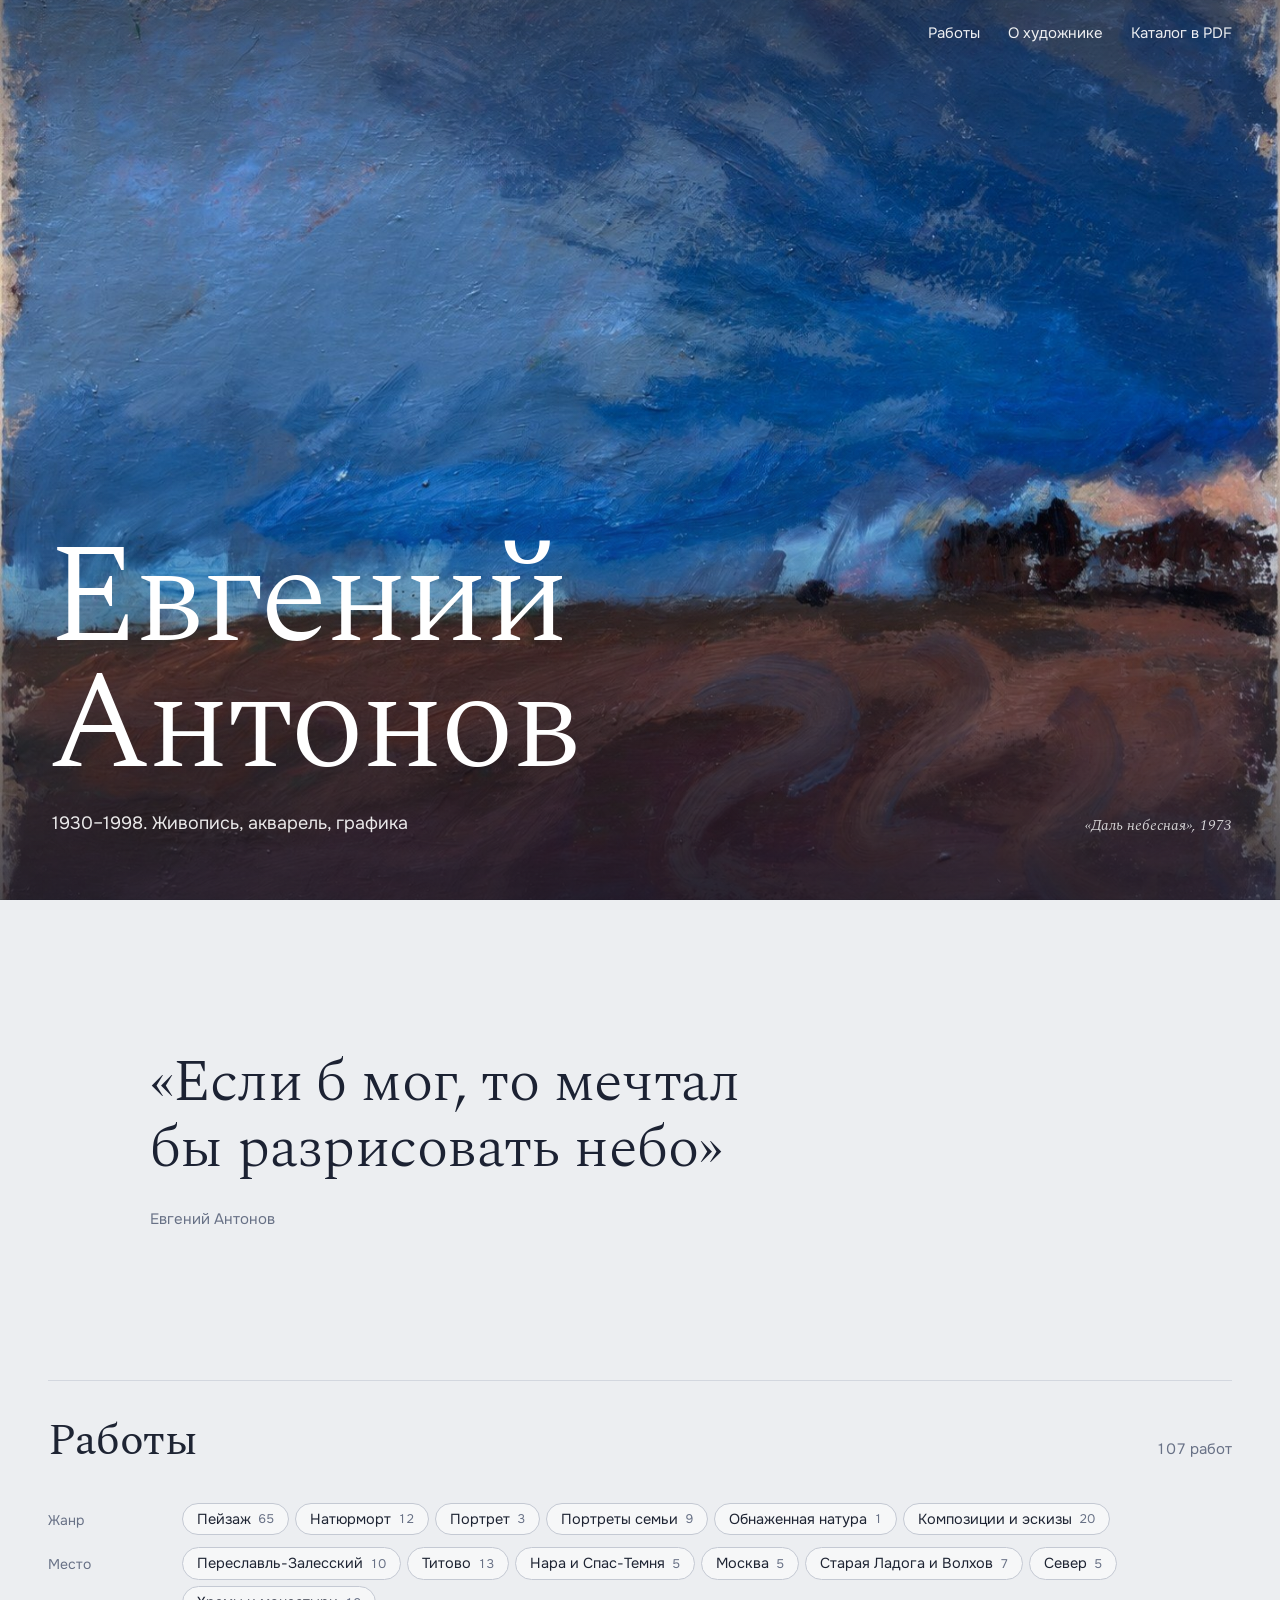
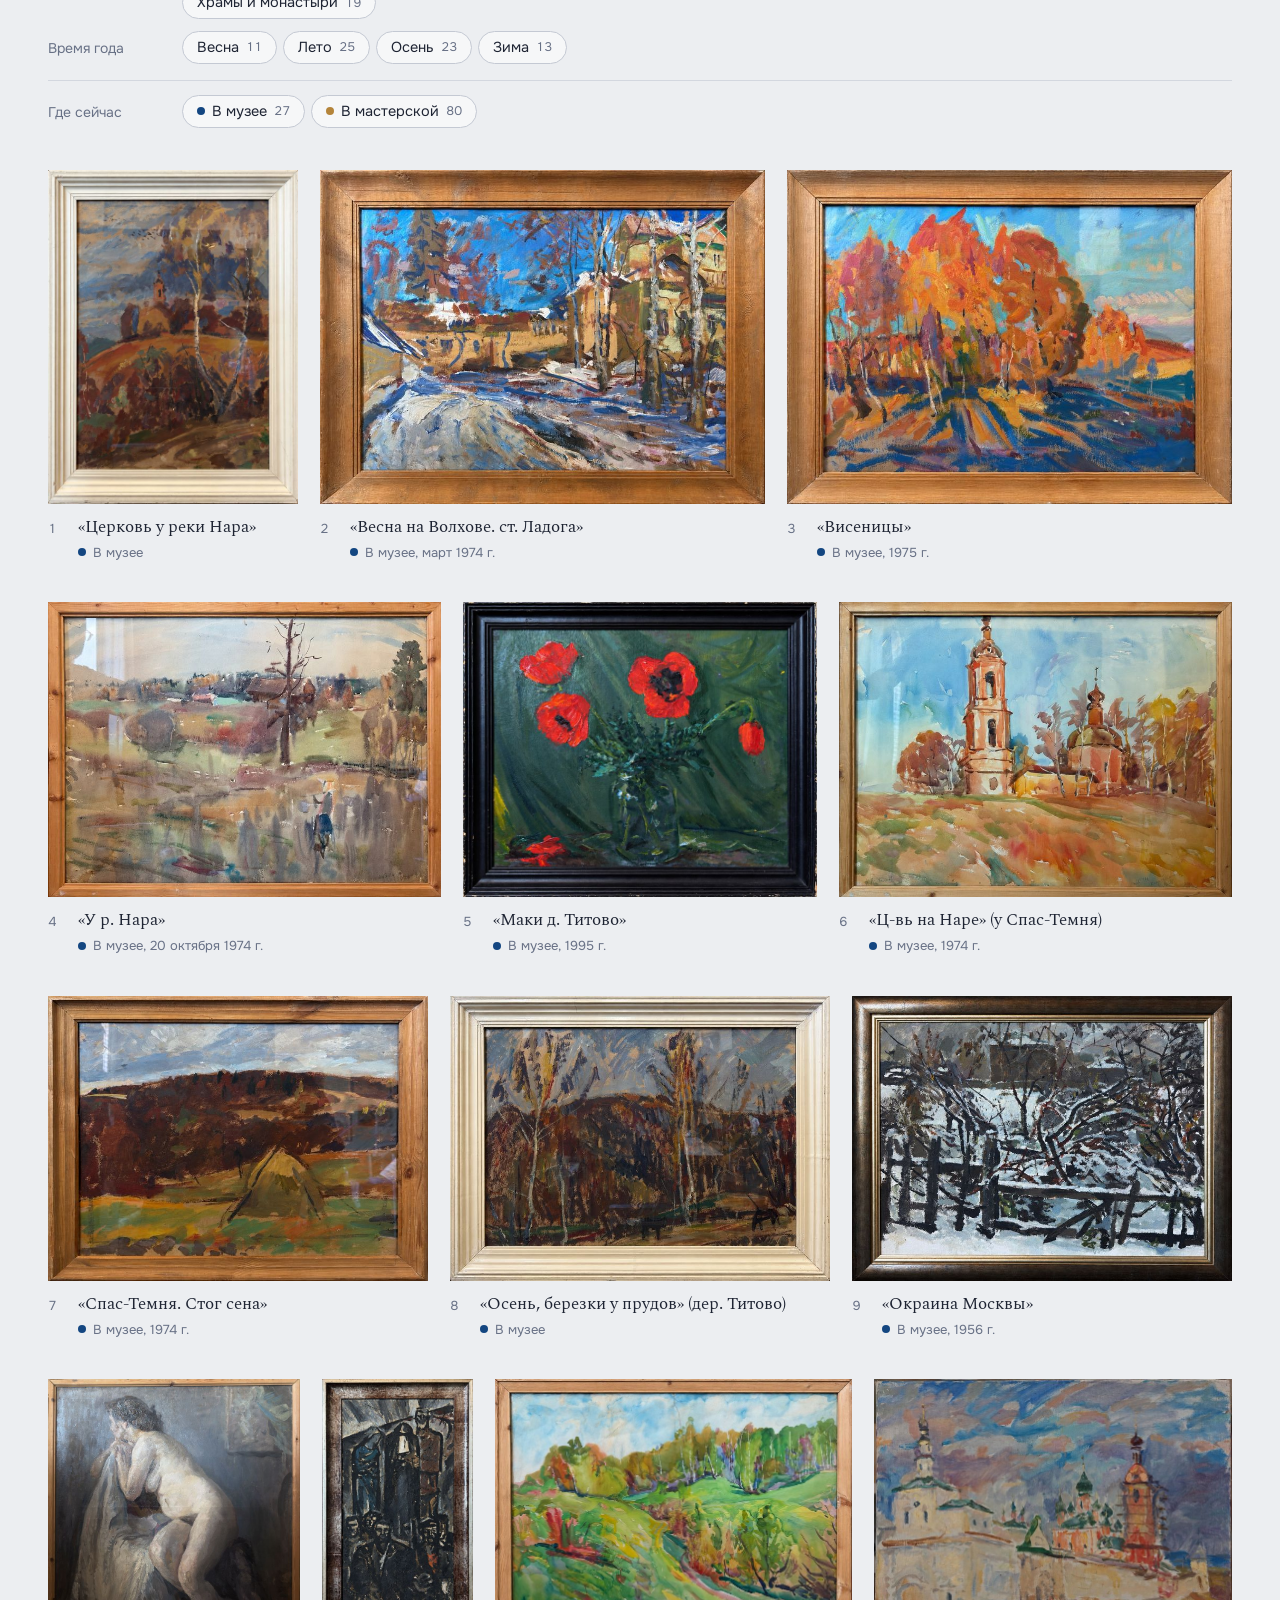
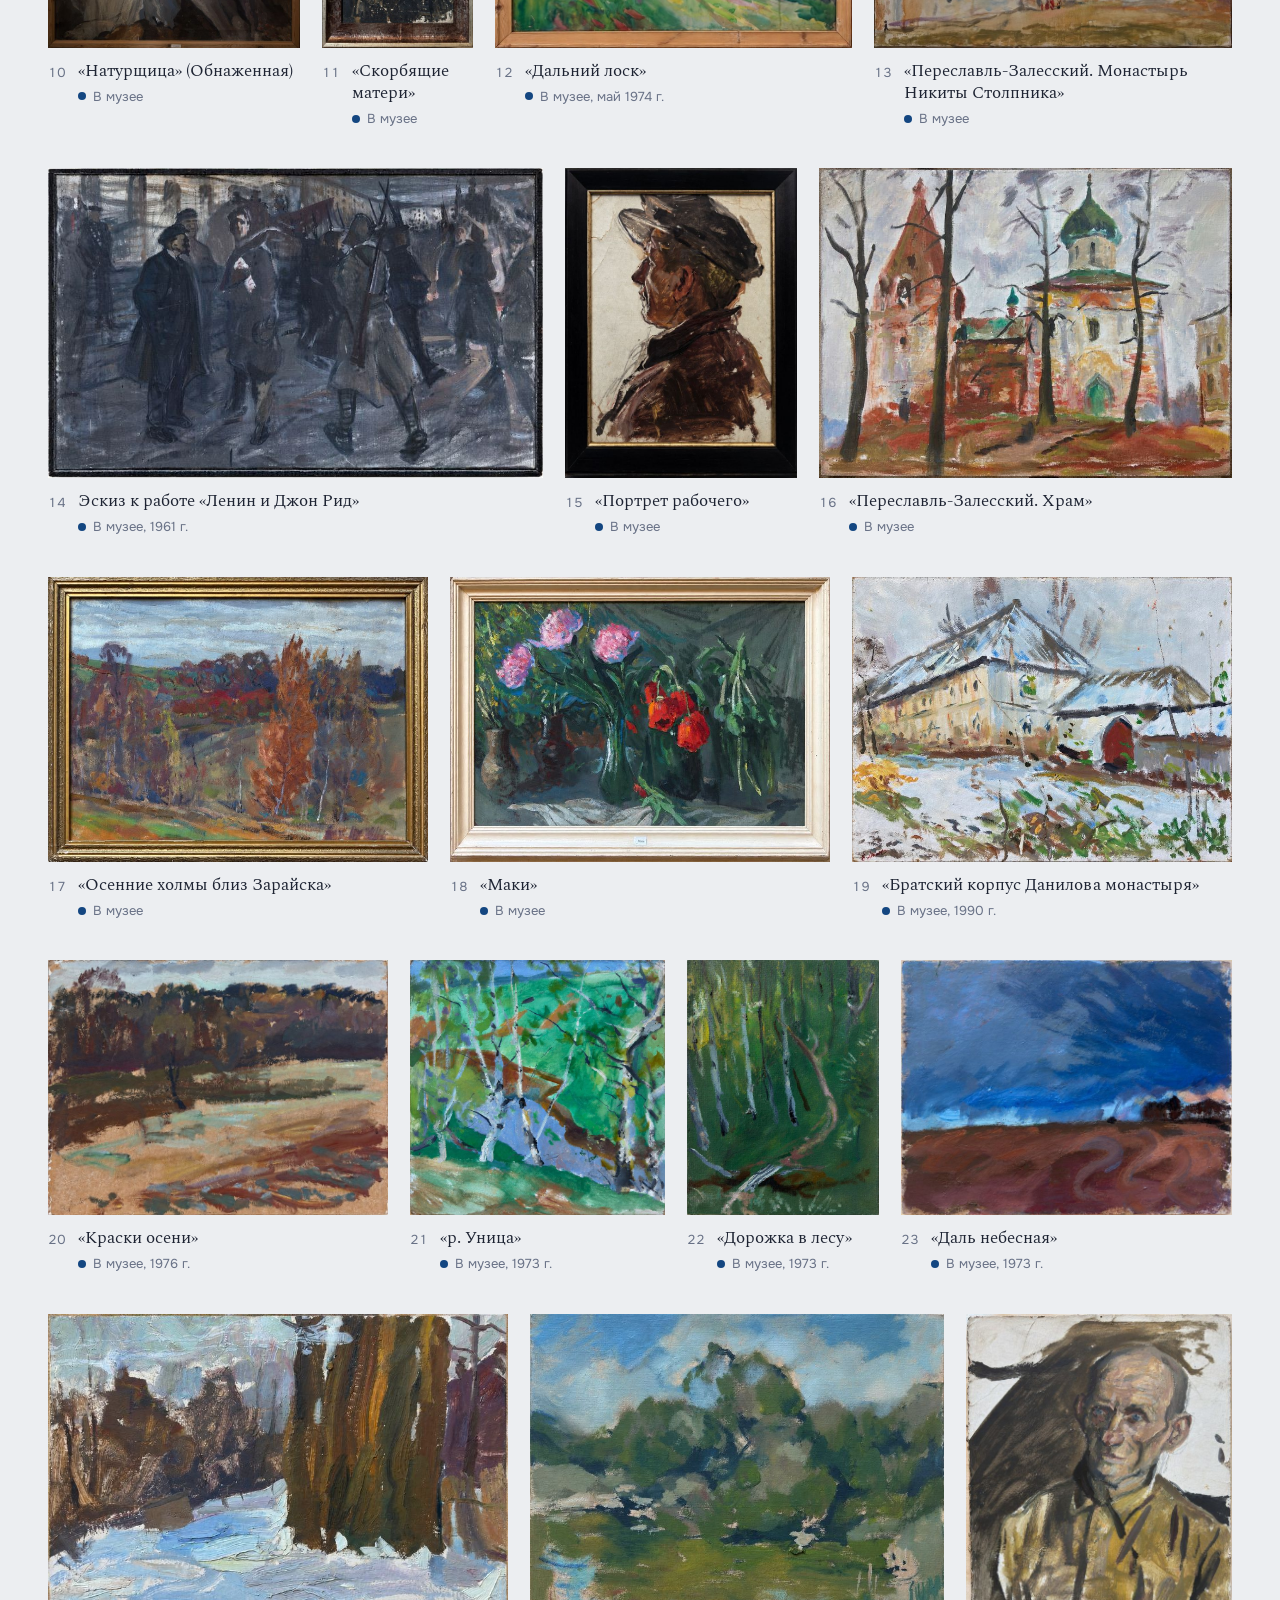
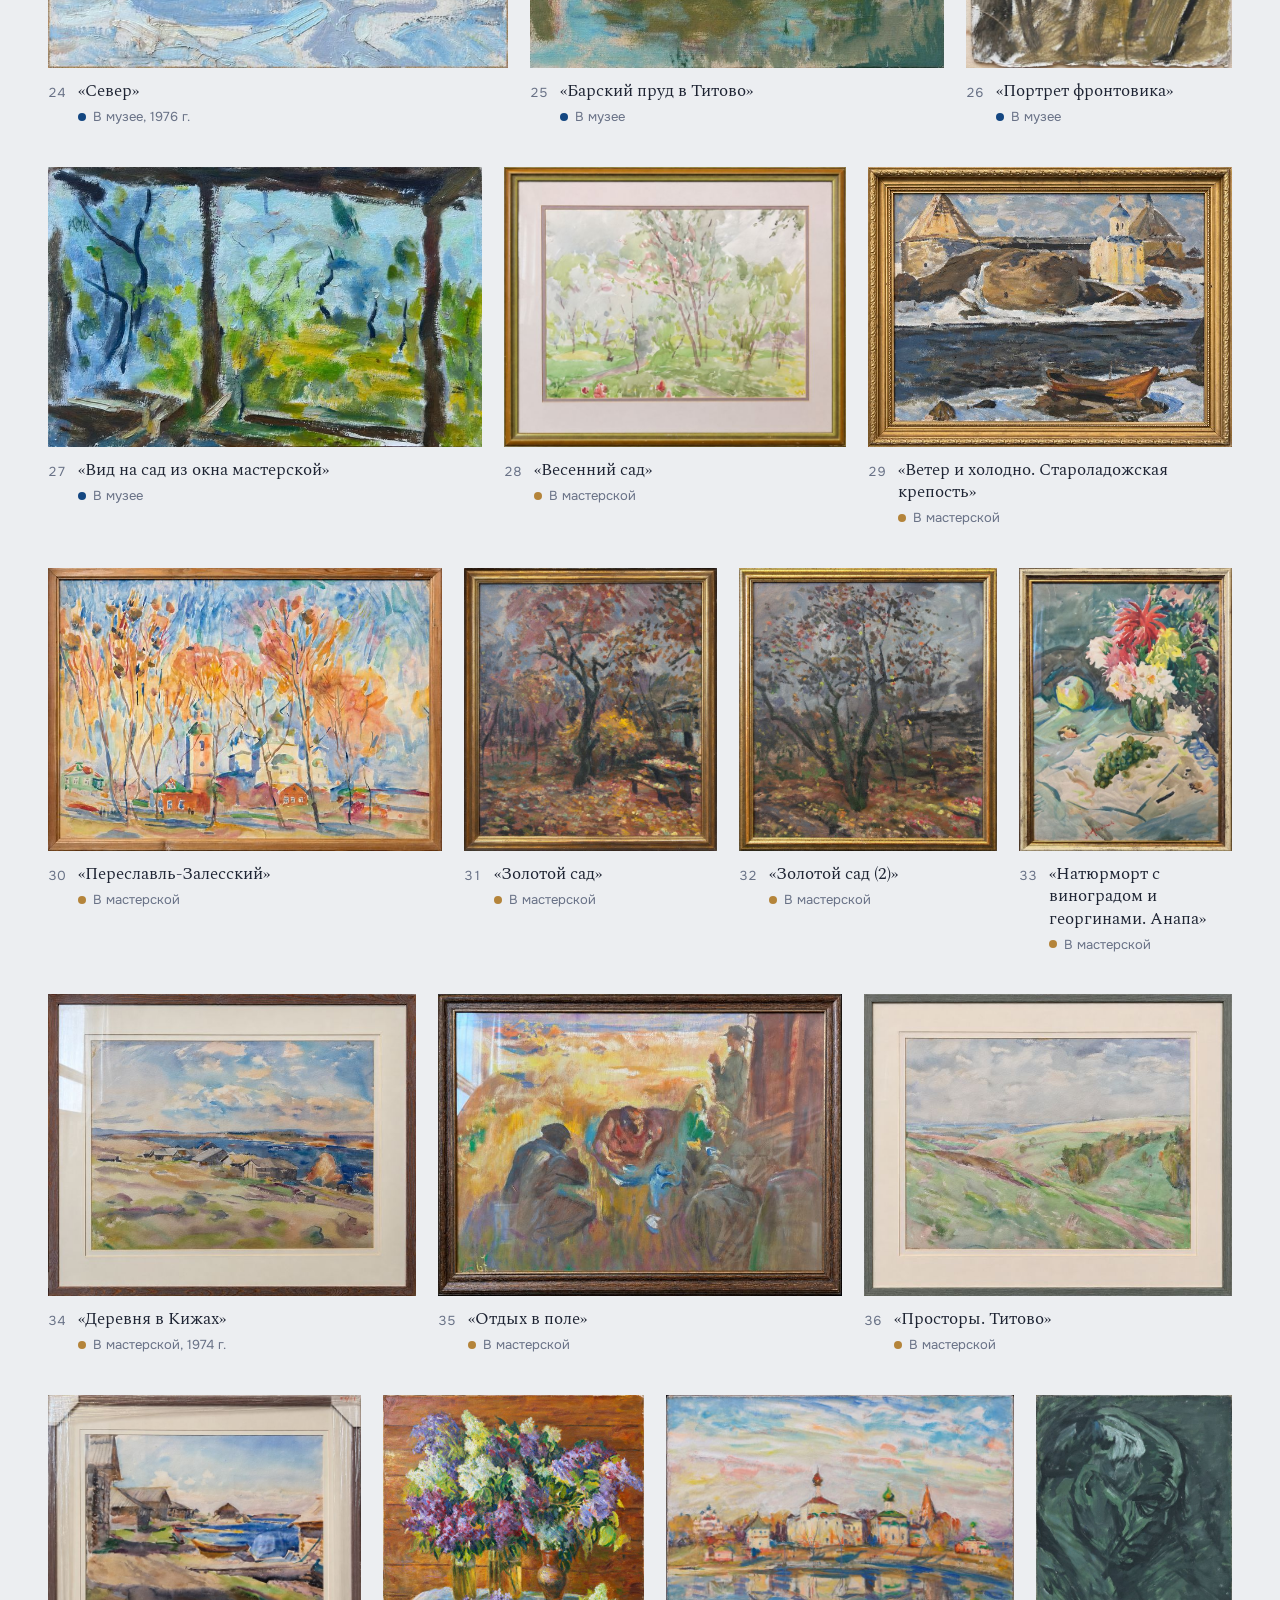
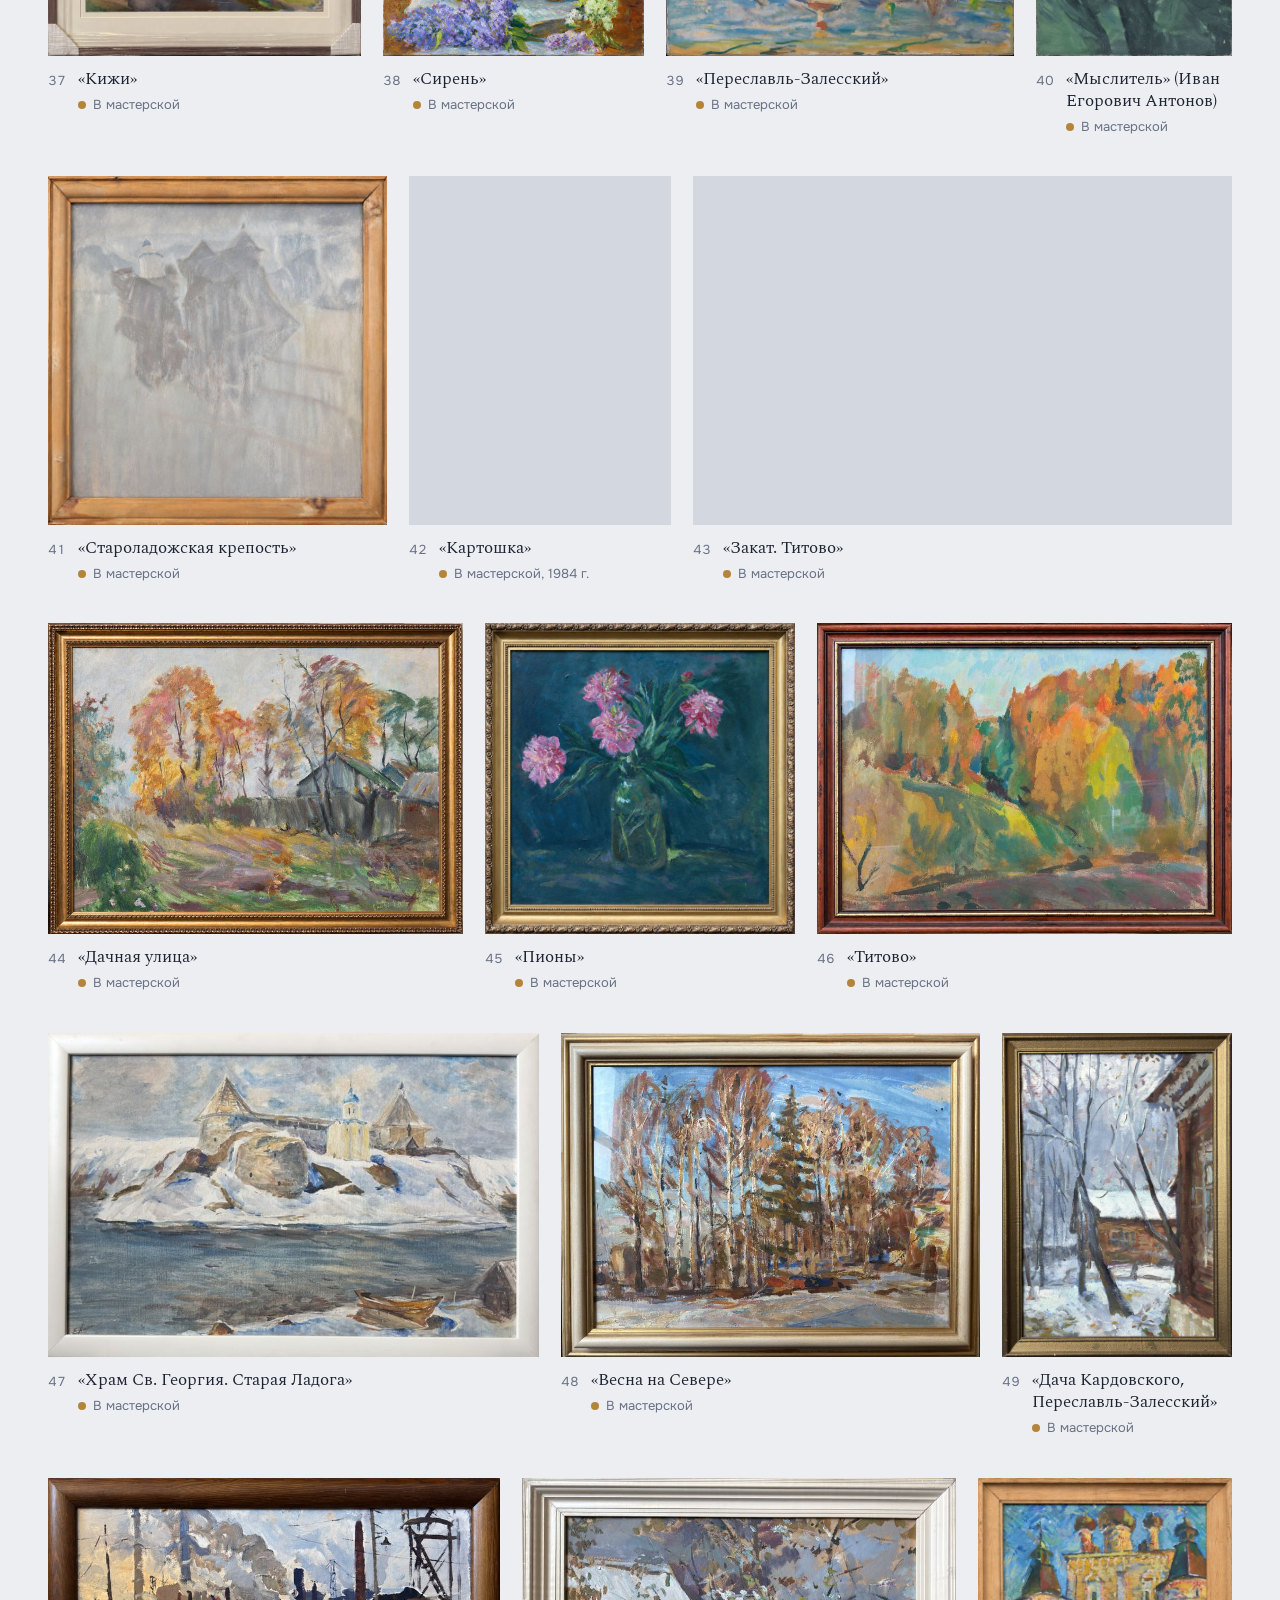
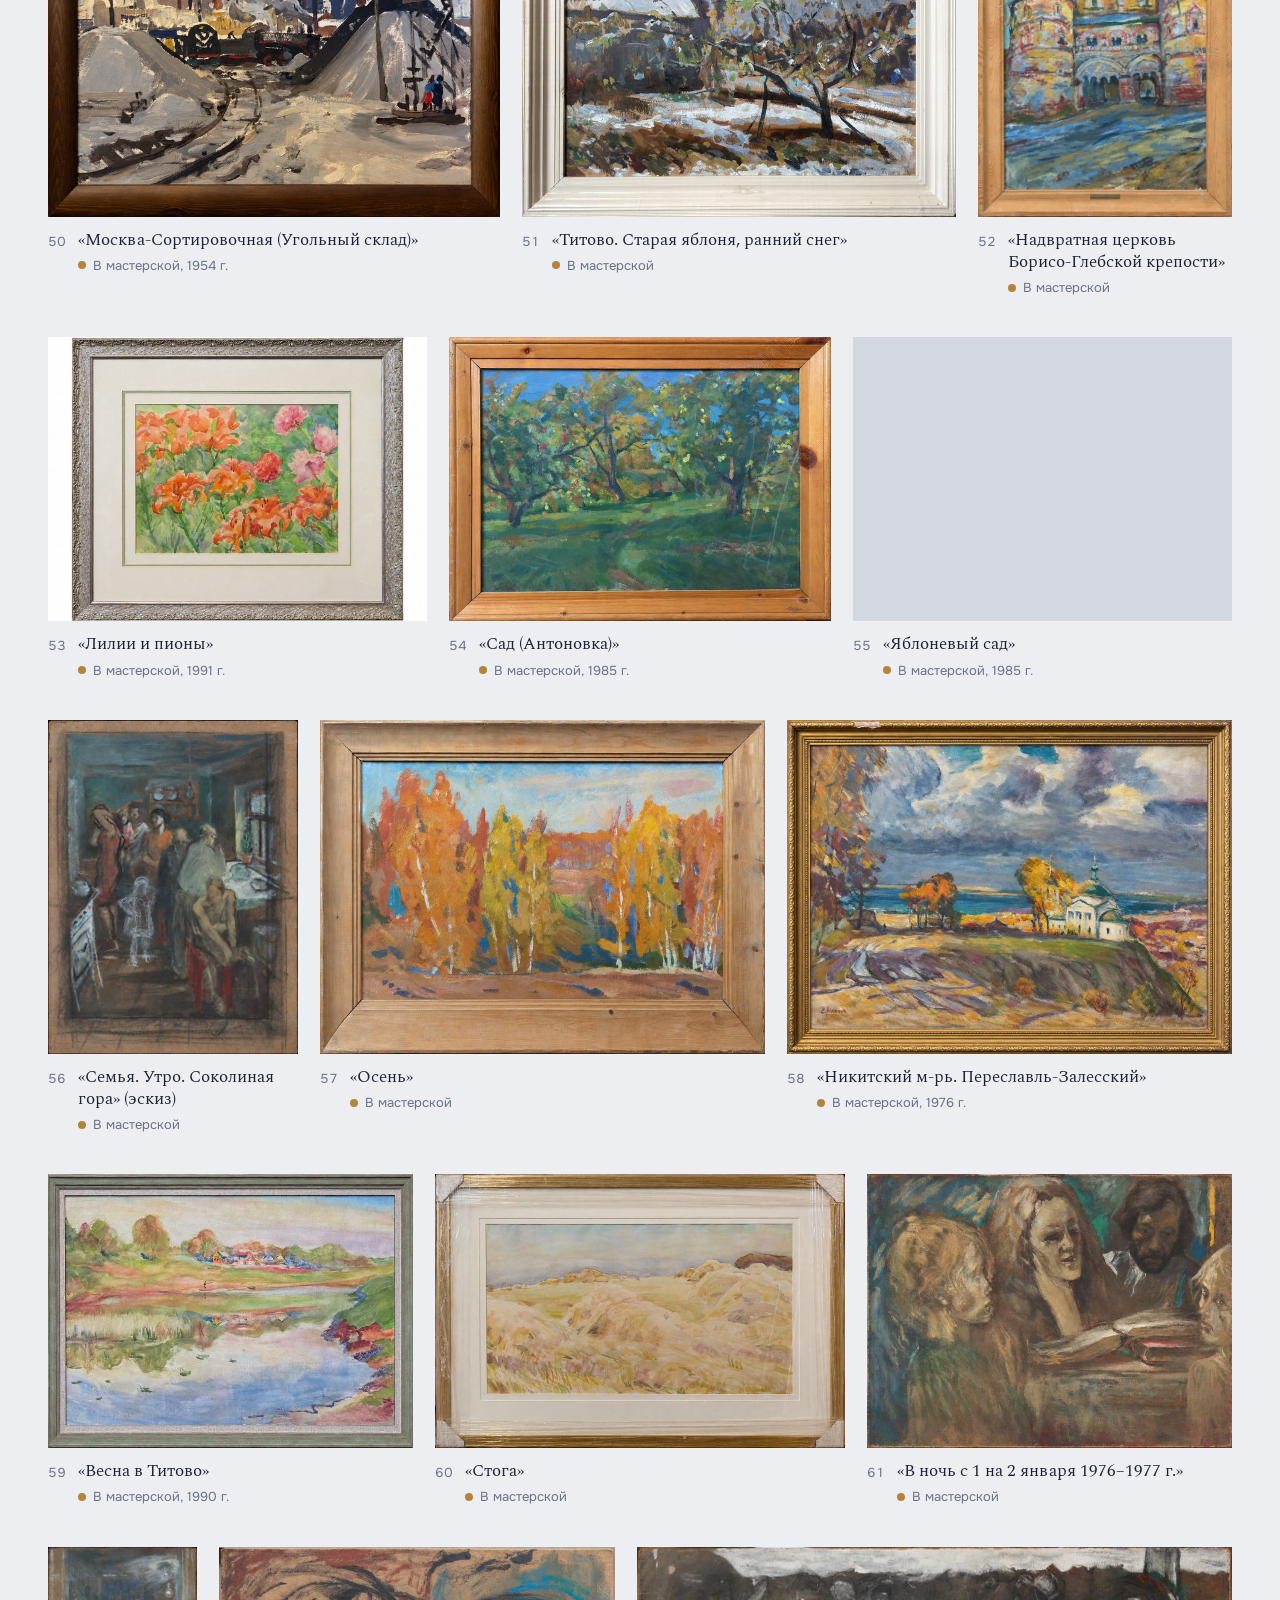
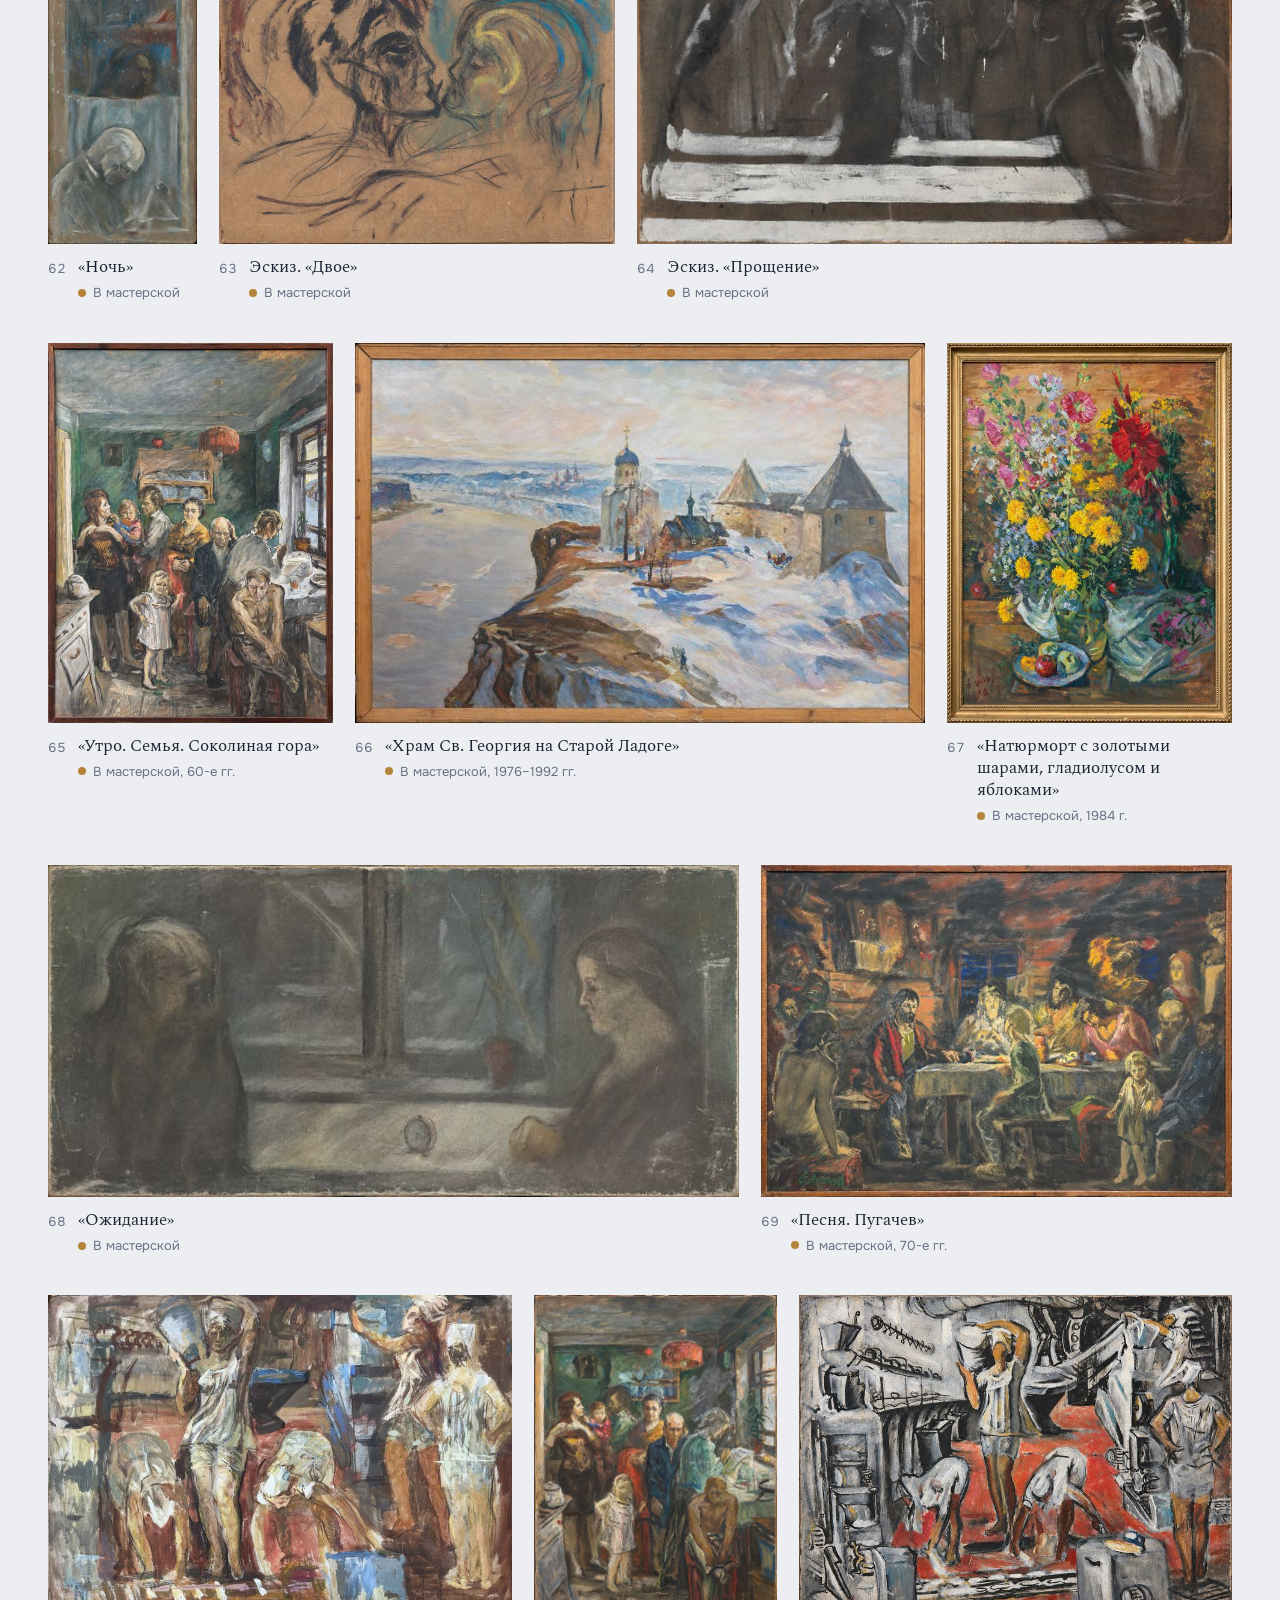
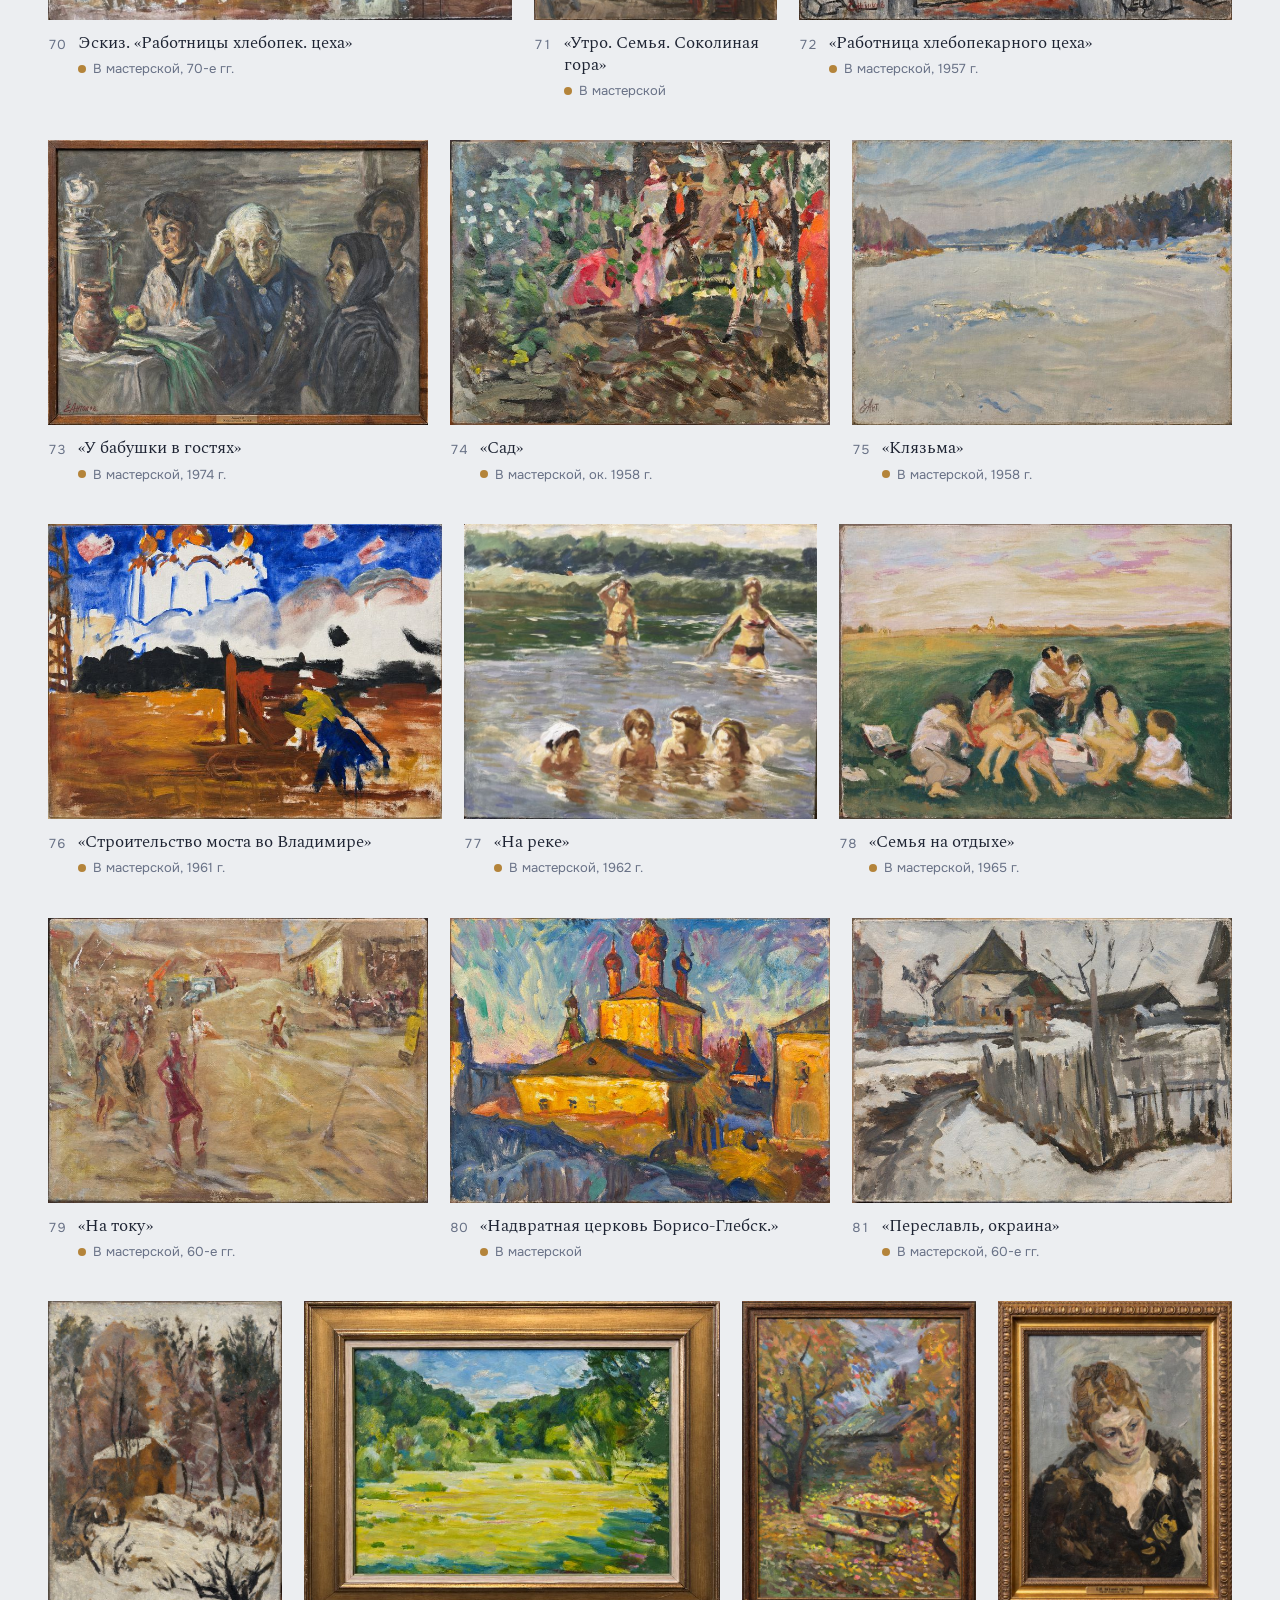
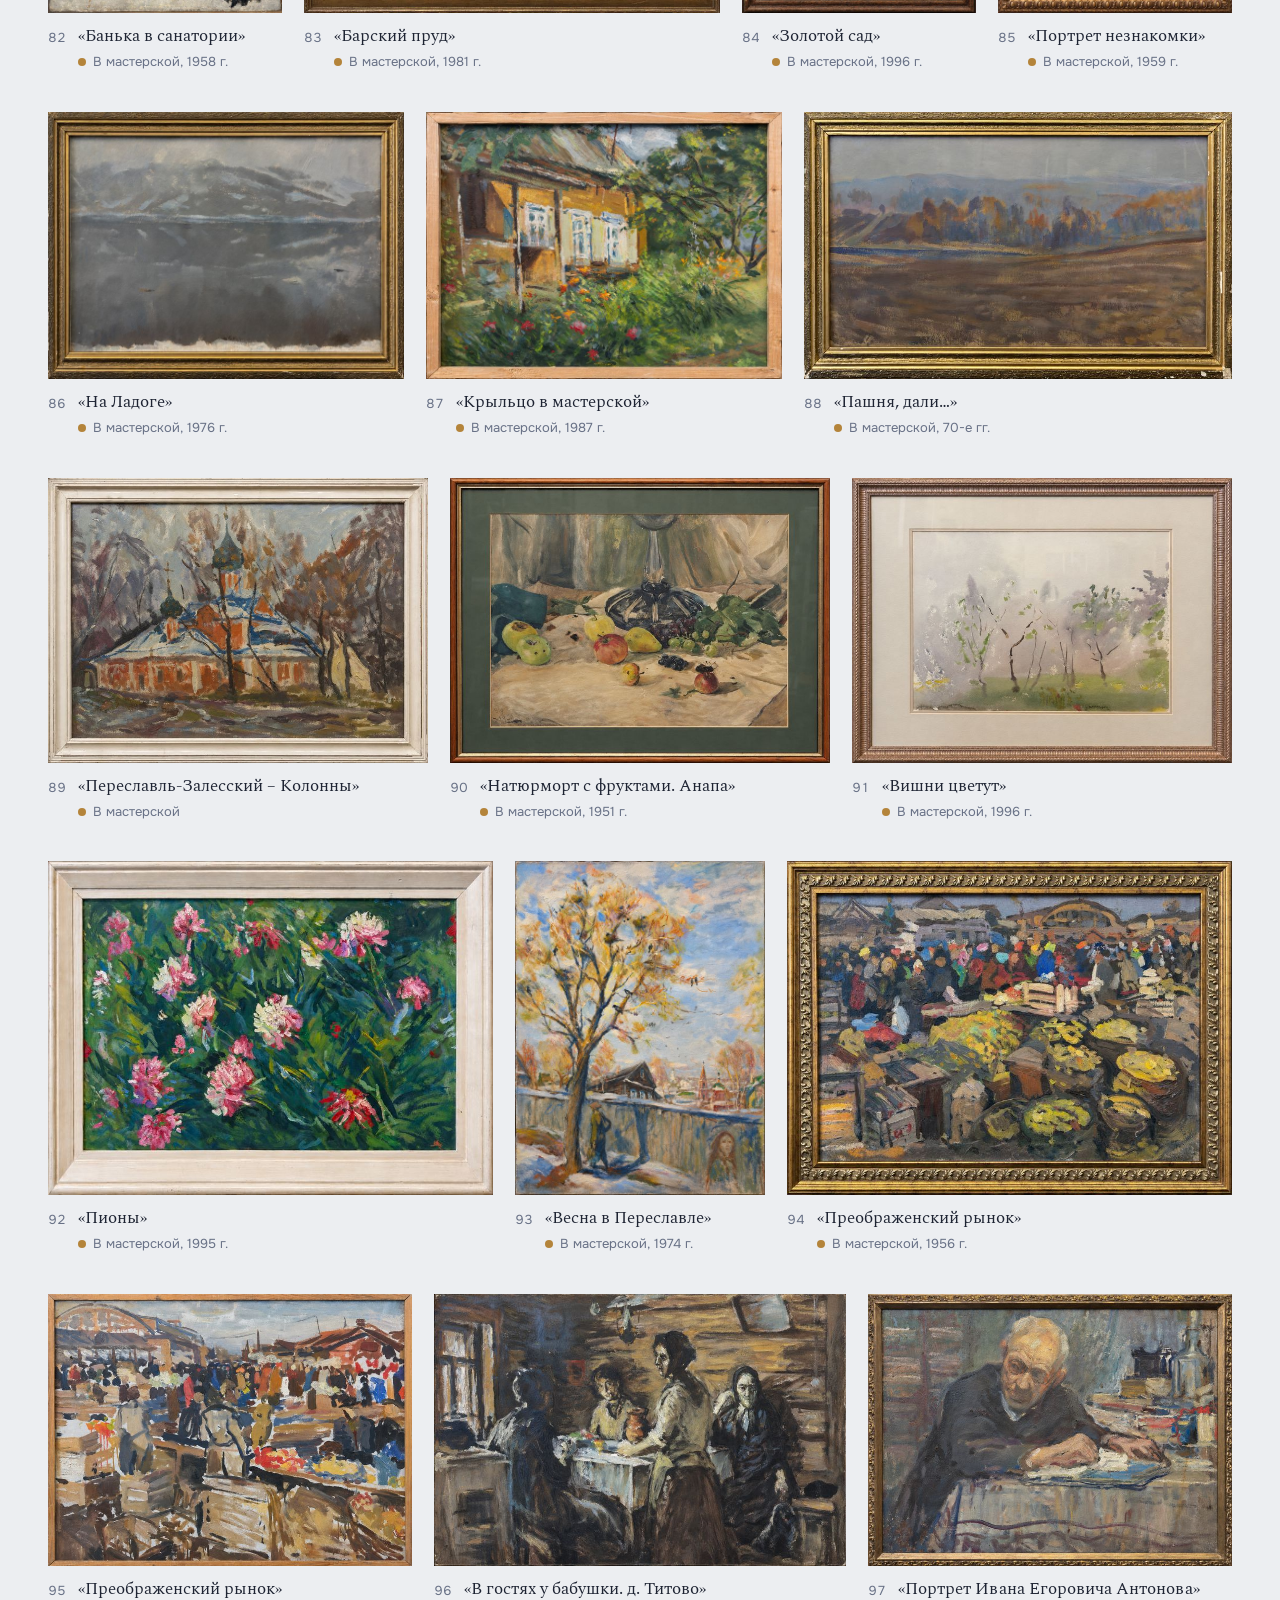
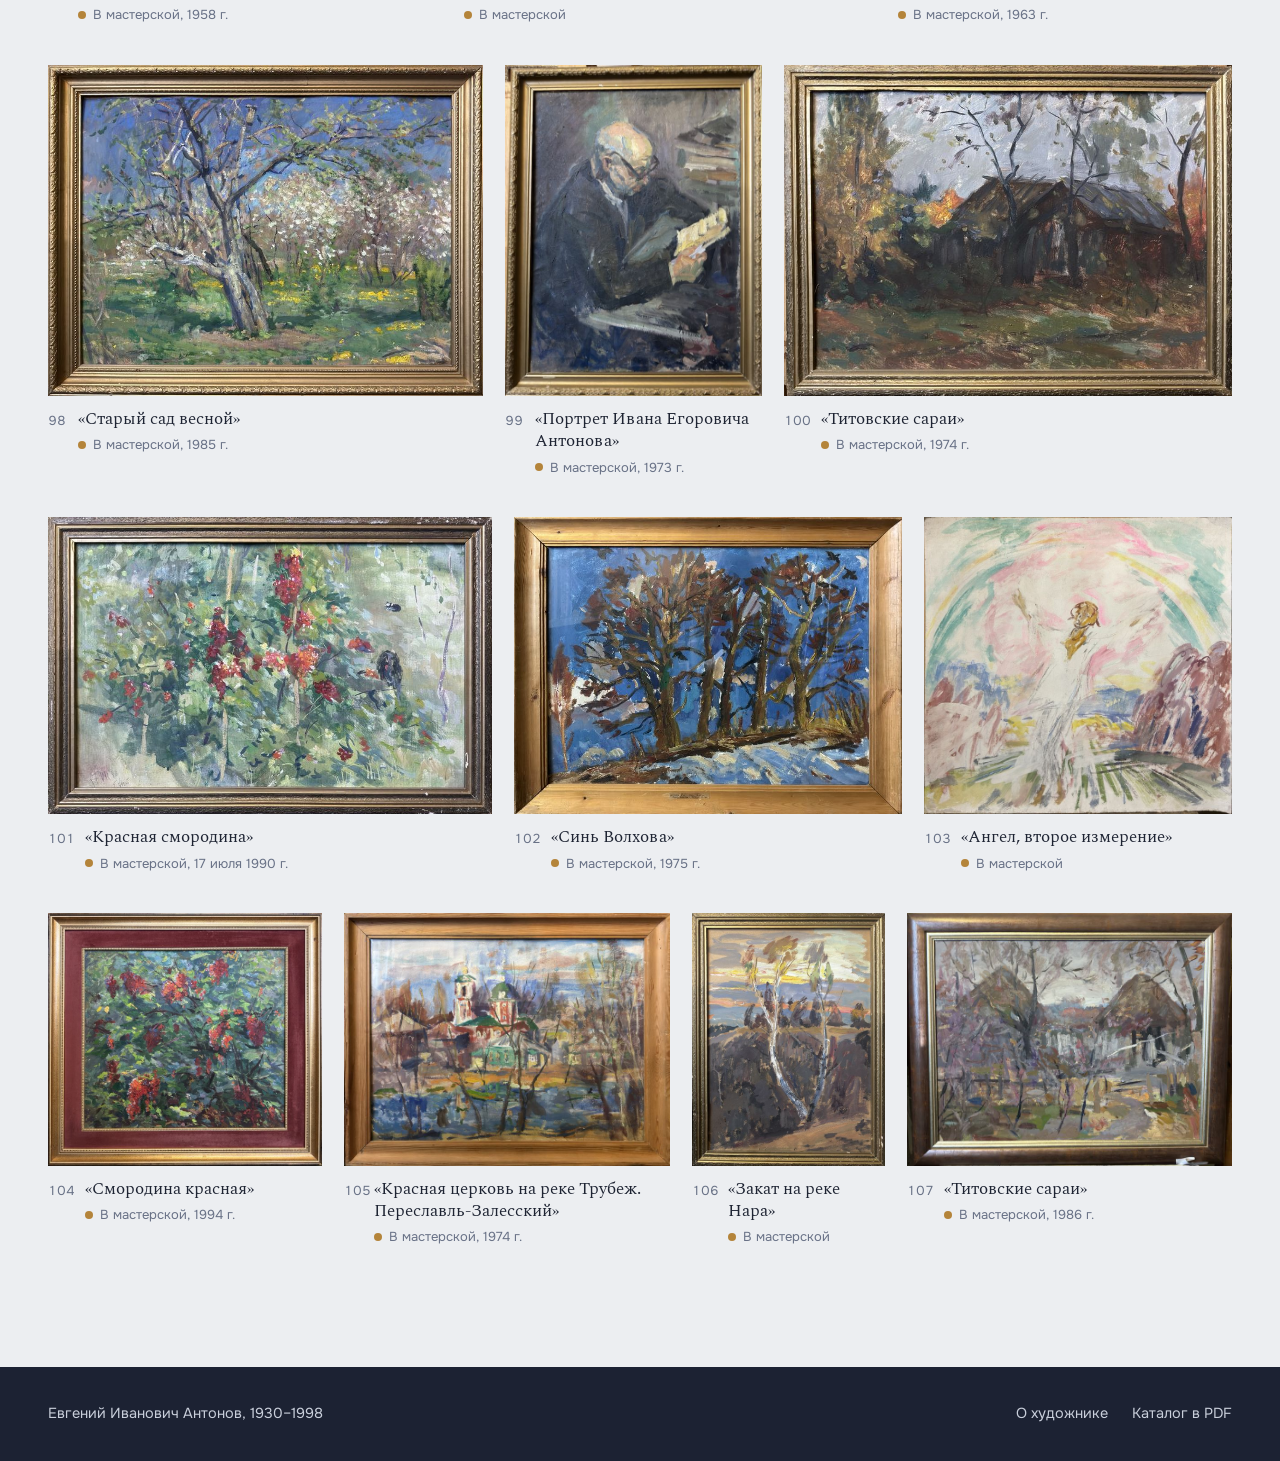
==== commit e20496ec: "Добавлены №88–107 (список мастерской 61–80) Co-Authored-By: Claude Opus 5.5 <noreply@anthropic.com> " ====
--- a/index.html
+++ b/index.html
@@ -12,7 +12,7 @@
 <link rel="preconnect" href="https://fonts.googleapis.com">
 <link rel="preconnect" href="https://fonts.gstatic.com" crossorigin>
 <link href="https://fonts.googleapis.com/css2?family=Onest:wght@400;500;600&family=Spectral:ital,wght@0,300;0,400;1,300&display=swap" rel="stylesheet">
-<link rel="stylesheet" href="style.css">
+<link rel="stylesheet" href="style.css?v=1793733824">
 </head>
 <body>
 
@@ -72,7 +72,7 @@
   </aside>
 </div>
 
-<script src="data/works.js"></script>
-<script src="app.js"></script>
+<script src="data/works.js?v=1793733824"></script>
+<script src="app.js?v=1793733824"></script>
 </body>
 </html>
